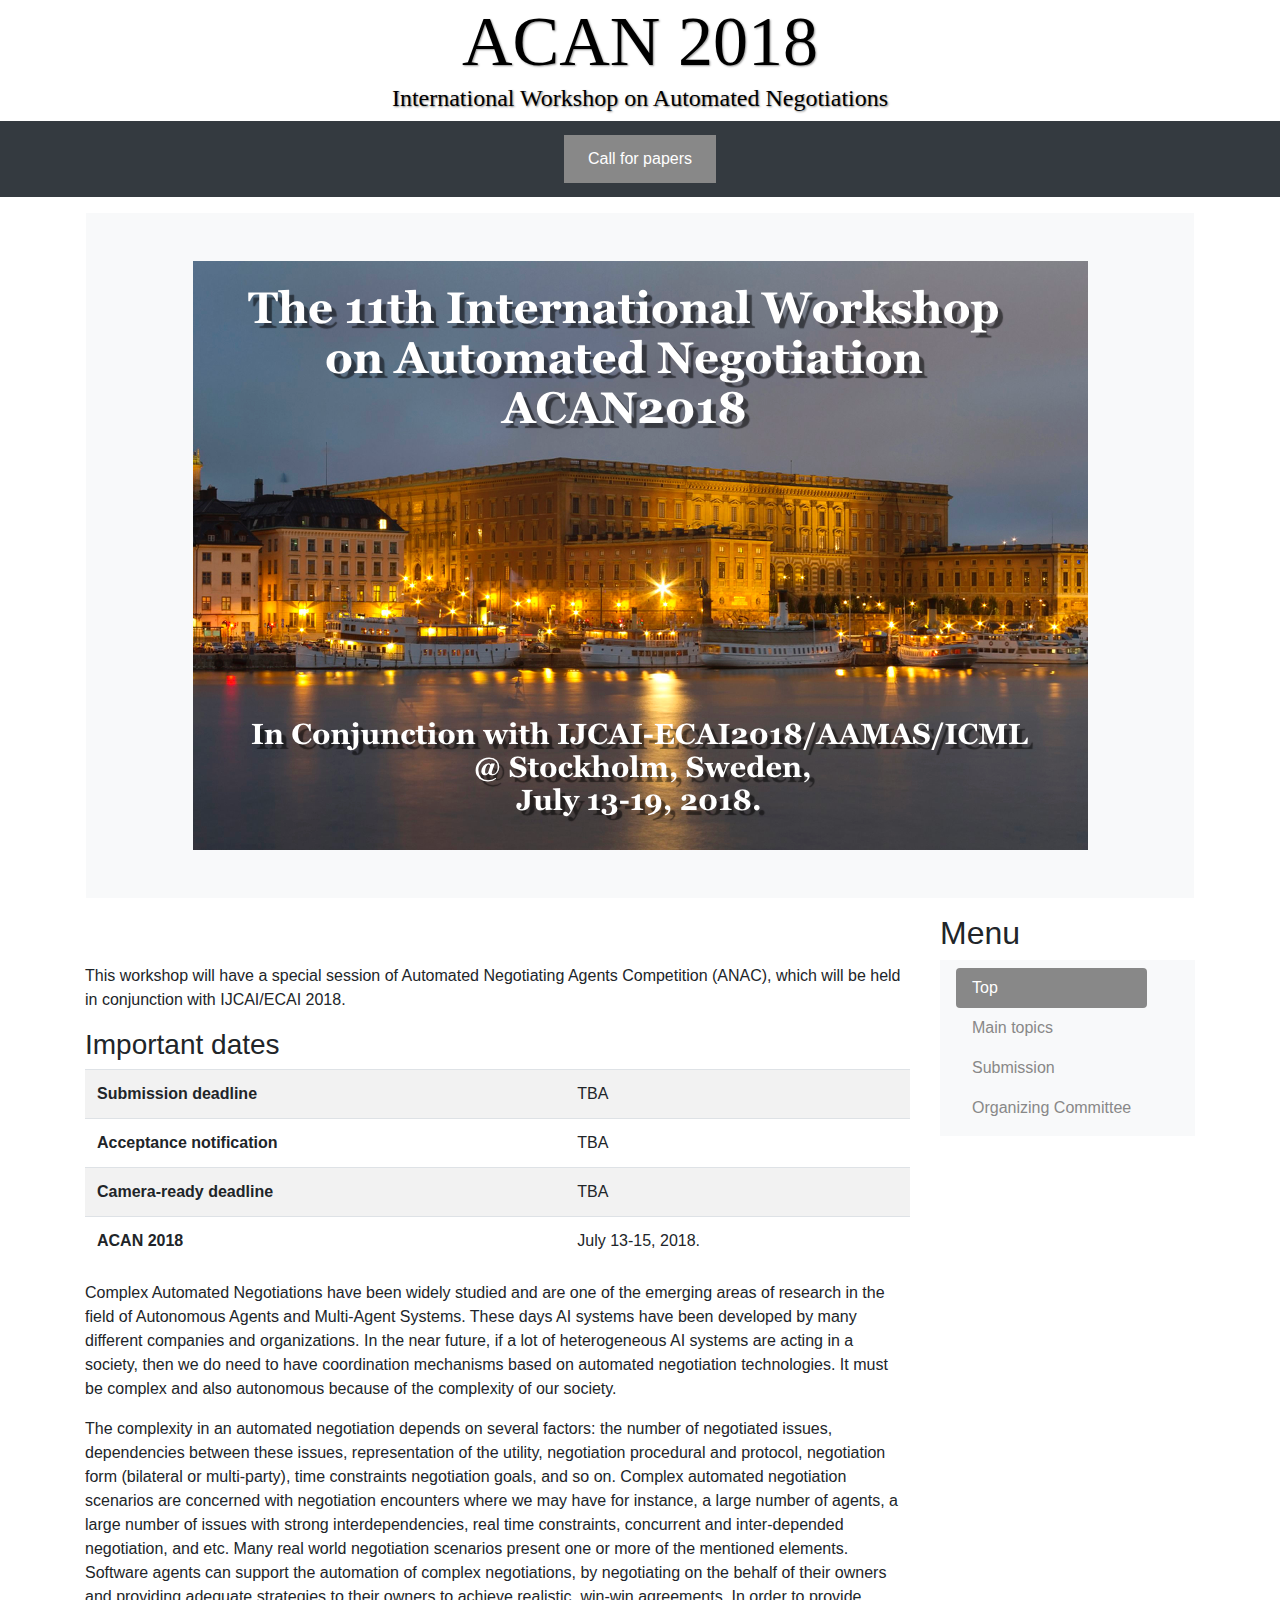
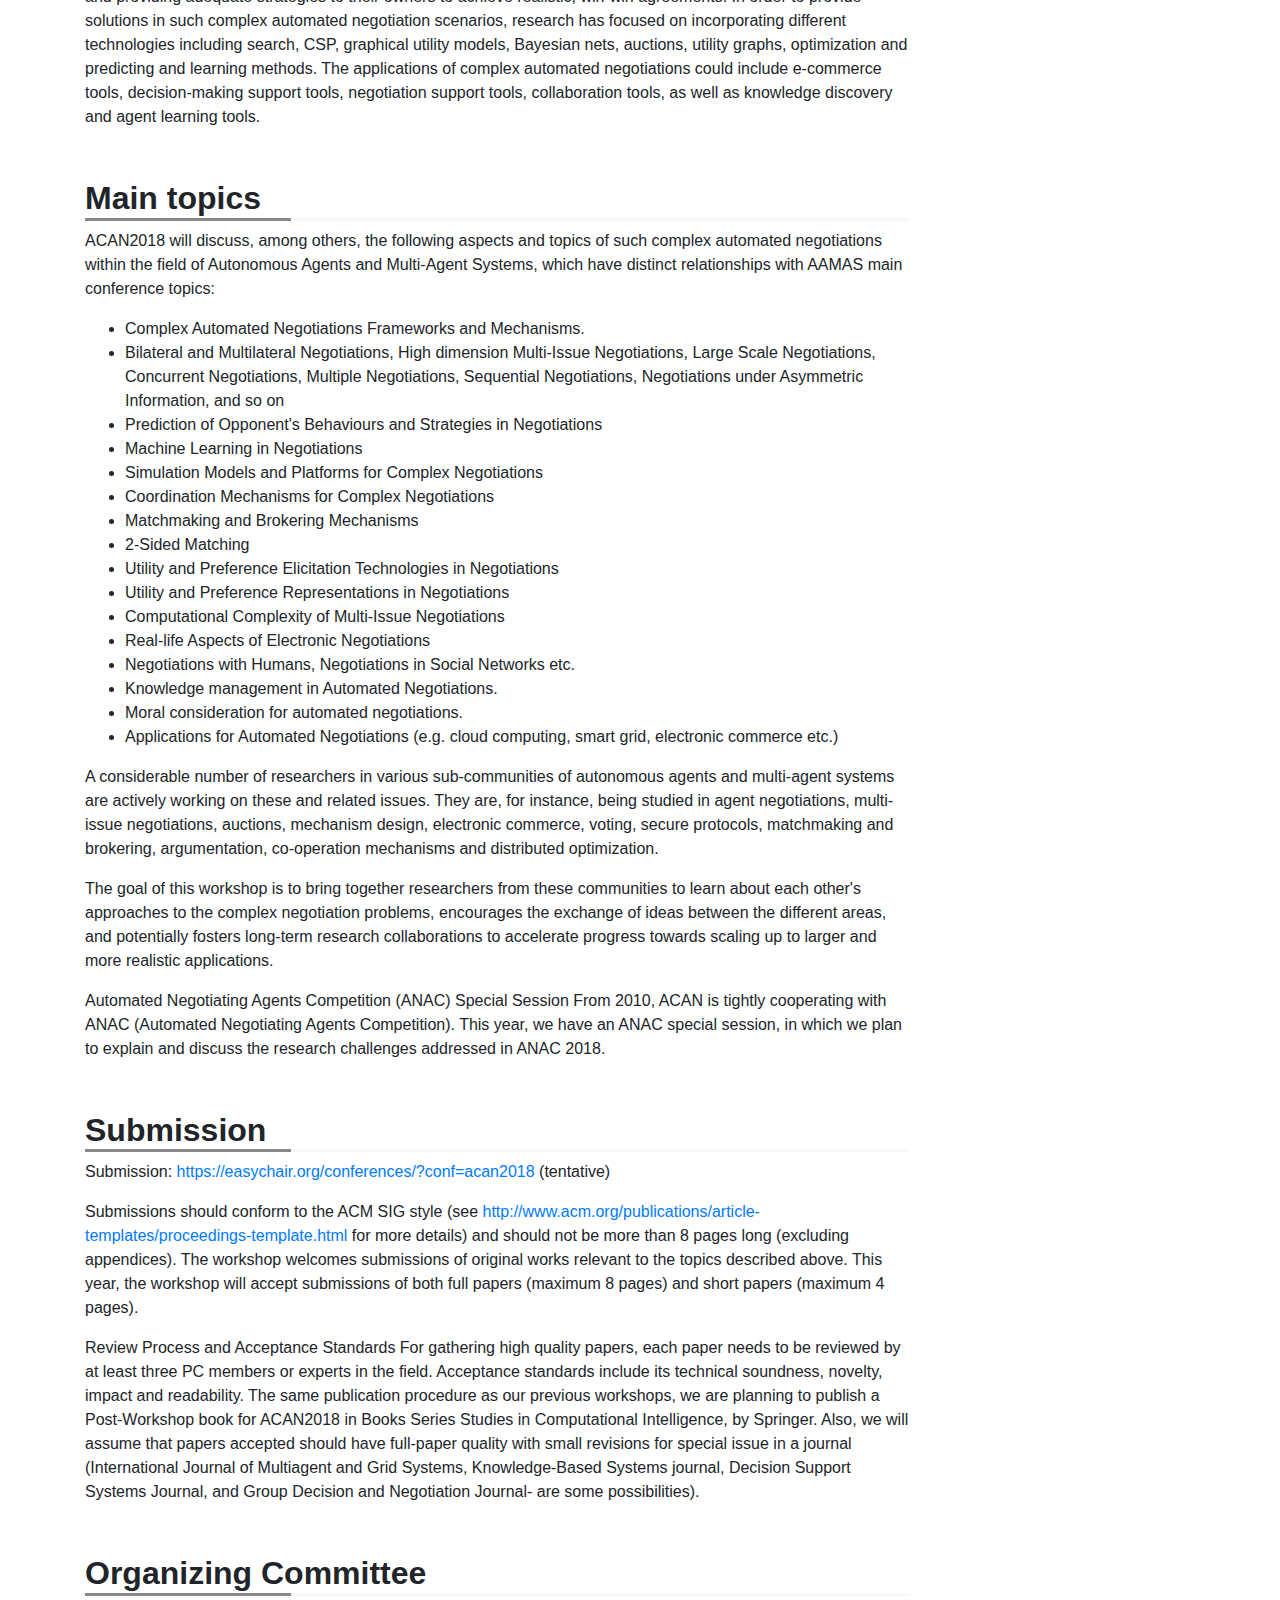
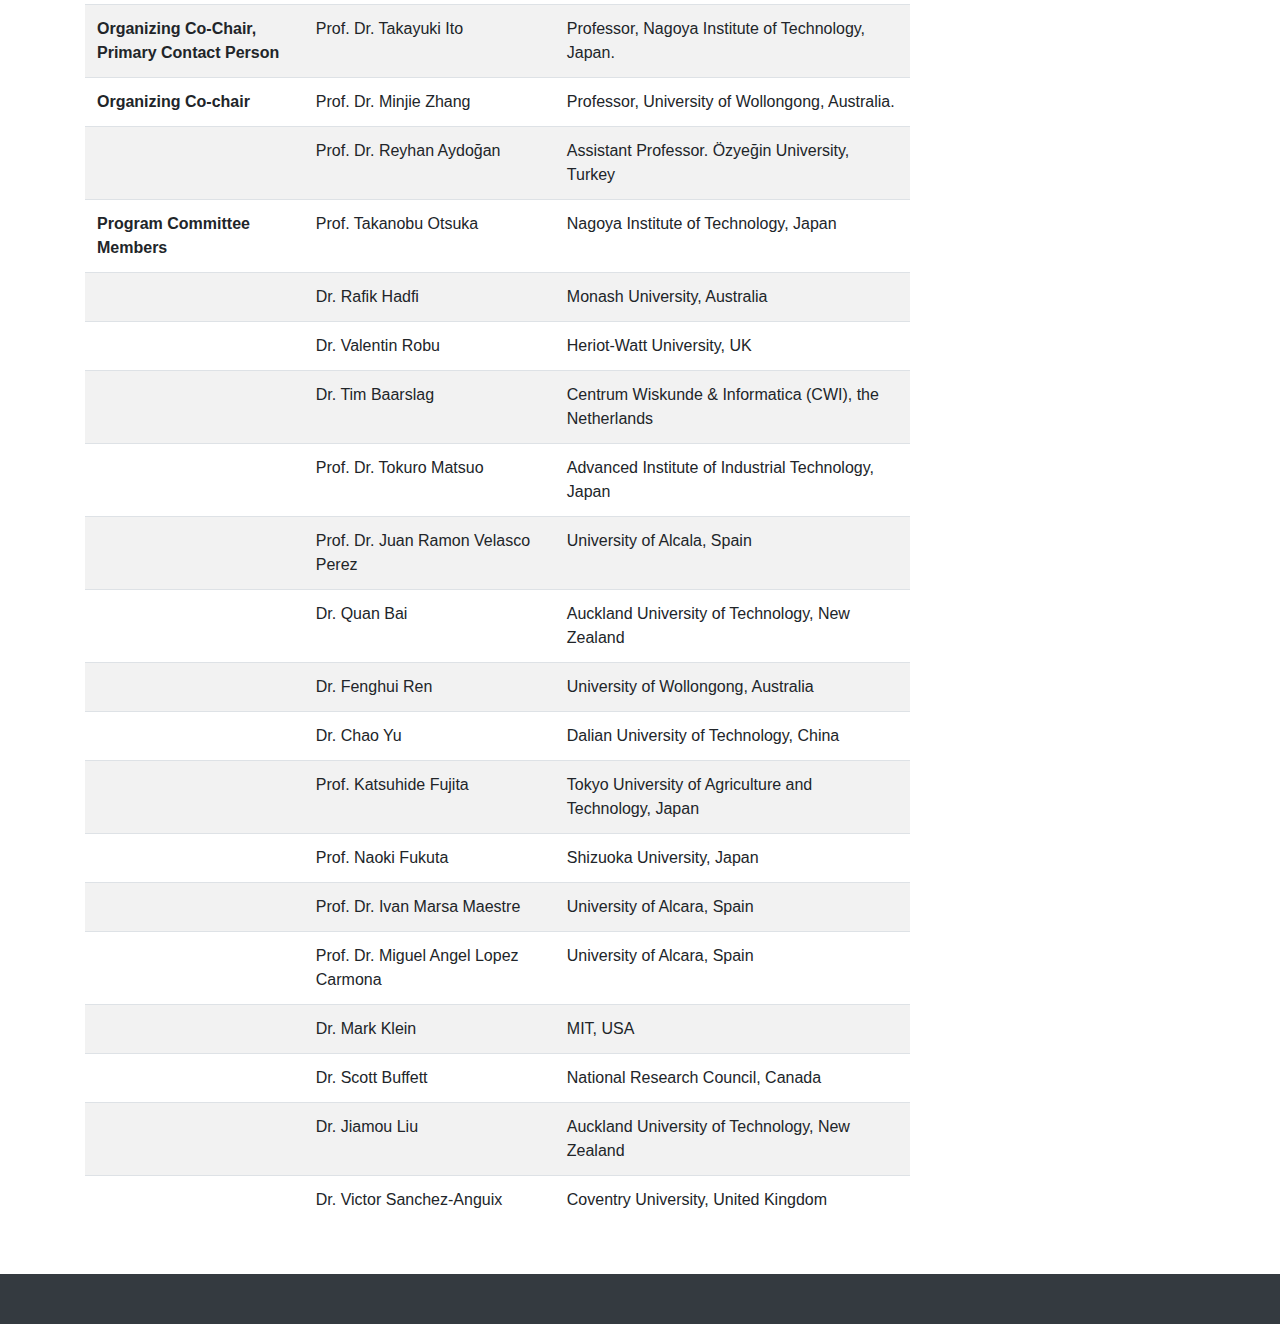
==== index.html @ a8303295 "[add] 基本的なデザインの追加" ====
<!doctype html>
<html lang="jp">
  <head>
    <meta charset="utf-8">
    <meta name="viewport" content="width=device-width, initial-scale=1, shrink-to-fit=no">
    <meta name="description" content="">
    <meta name="author" content="">
    <link rel="icon" href="../../../../favicon.ico">

    <meta property="og:site_name" content="ACAN 2018 International Workshop on Automated Negotiations" />
    <meta property="og:type" content="website">
    <meta property="og:url" content="http://www.itolab.nitech.ac.jp/ACAN2018/" />
    <meta property="og:title" content="ACAN 2018 International Workshop on Automated Negotiations" />
    <meta property="og:description" content="This workshop will have a special session of Automated Negotiating Agents Competition (ANAC), which will be held in conjunction with IJCAI/ECAI 2018." />
    <meta property="og:image" content="http://www.itolab.nitech.ac.jp/ACAN2018/img/ACAN2018topimage.png" />
    <meta name="format-detection" content="telephone=no,address=no,email=no" />

    <title>ACAN 2018 International Workshop on Automated Negotiations</title>

    <!-- Bootstrap core CSS -->
    <link href="css/bootstrap.min.css" rel="stylesheet">
    <link href="https://use.fontawesome.com/releases/v5.0.6/css/all.css" rel="stylesheet">

    <!-- Custom styles for this template -->
    <link href="css/mystyle.css" rel="stylesheet">
  </head>
  <body data-spy="scroll" data-target="#navbar-sidemenu" data-offset="0" class="scrollspy">
        <h1 id="top">
            <a href="../index.html">
                <span class="main-title">ACAN 2018</span>
                <span class="description">International Workshop on Automated Negotiations</span>
            </a>
        </h1>
        
        <nav class="navbar navbar-expand-md navbar-dark bg-dark">
            <button class="navbar-toggler" type="button" data-toggle="collapse" data-target="#navbarsExampleDefault" aria-controls="navbarsExampleDefault" aria-expanded="false" aria-label="Toggle navigation">
                <span class="navbar-toggler-icon"></span>
            </button>
        
        <div class="collapse navbar-collapse" id="navbarsExampleDefault">
            <ul class="navbar-nav">
                <li class="nav-item active">
                    <a href="#" aria-disabled="true">Call for papers</a>
                </li>

            </ul>
        </div>
    </nav>

    <main role="main" class="container">
            <div class="position-relative overflow-hidden p-3 p-md-5 m-md-3 text-center bg-light">
                <img src="img/ACAN2018topimage.png" class="img-fluid">
            </div> 

        <div class="container">
            <div class="row">
                <div class="col-12 col-md-9">
                    <section id="summery">
                        <p>
                            This workshop will have a special session of Automated Negotiating Agents Competition (ANAC), which will be held in conjunction with IJCAI/ECAI 2018.
                        </p>

                        <h3>Important dates</h3>
                        <table class="table table-striped">
                                <tr>
                                    <th scope="row">Submission deadline</th>
                                    <td>TBA</td>
                                </tr>
                                <tr>
                                    <th scope="row">Acceptance notification</th>
                                    <td>TBA</td>
                                </tr>
                                <tr>
                                    <th scope="row">Camera-ready deadline</th>
                                    <td>TBA</td>
                                </tr>
                                <tr>
                                    <th scope="row">ACAN 2018</th>
                                    <td>July 13-15, 2018.</td>
                                </tr>
                            </table>

                        <p>
                            Complex Automated Negotiations have been widely studied and are one of the emerging areas of research in the field of Autonomous Agents and Multi-Agent Systems. 
                            These days AI systems have been developed by many different companies and organizations. 
                            In the near future, if a lot of heterogeneous AI systems are acting in a society, 
                            then we do need to have coordination mechanisms based on automated negotiation technologies. 
                            It must be complex and also autonomous because of the complexity of our society.
                        </p>

                        <p>
                            The complexity in an automated negotiation depends on several factors: 
                            the number of negotiated issues, dependencies between these issues, representation of the utility, negotiation procedural and protocol, negotiation form (bilateral or multi-party), time constraints negotiation goals, and so on. 
                            Complex automated negotiation scenarios are concerned with negotiation encounters where we may have for instance, 
                            a large number of agents, a large number of issues with strong interdependencies, real time constraints, concurrent and inter-depended negotiation, and etc. 
                            Many real world negotiation scenarios present one or more of the mentioned elements. 
                            Software agents can support the automation of complex negotiations, by negotiating on the behalf of their owners and providing adequate strategies to their owners to achieve realistic, win-win agreements. 
                            In order to provide solutions in such complex automated negotiation scenarios, research has focused on incorporating different technologies including search, CSP, graphical utility models, Bayesian nets, auctions, utility graphs, optimization and predicting and learning methods. 
                            The applications of complex automated negotiations could include e-commerce tools, decision-making support tools, negotiation support tools, collaboration tools, as well as knowledge discovery and agent learning tools.
                        </p>

                        
                    </section>
                    <section id="topics">
                        <h2>Main topics</h2>
                        <p>
                            ACAN2018 will discuss, among others, the following aspects and topics of such complex automated negotiations within the field of Autonomous Agents and Multi-Agent Systems, which have distinct relationships with AAMAS main conference topics:
                        </p>

                        <ul>
                            <li>
                                Complex Automated Negotiations Frameworks and Mechanisms.
                            </li>
                            <li>
                                Bilateral and Multilateral Negotiations, High dimension Multi-Issue Negotiations, Large Scale Negotiations, Concurrent Negotiations, Multiple Negotiations, Sequential Negotiations, Negotiations under Asymmetric Information, and so on
                            </li>
                            <li>
                                Prediction of Opponent's Behaviours and Strategies in Negotiations
                            </li>
                            <li>
                                Machine Learning in Negotiations
                            </li>
                            <li>
                                Simulation Models and Platforms for Complex Negotiations
                            </li>
                            <li>
                                Coordination Mechanisms for Complex Negotiations
                            </li>
                            <li>
                                Matchmaking and Brokering Mechanisms
                            </li>
                            <li>
                                2-Sided Matching
                            </li>
                            <li>
                                Utility and Preference Elicitation Technologies in Negotiations
                            </li>
                            <li>
                                Utility and Preference Representations in Negotiations
                            </li>
                            <li>
                                Computational Complexity of Multi-Issue Negotiations
                            </li>
                            <li>
                                Real-life Aspects of Electronic Negotiations
                            </li>
                            <li>
                                Negotiations with Humans, Negotiations in Social Networks etc.
                            </li>
                            <li>
                                Knowledge management in Automated Negotiations.
                            </li>
                            <li>
                                Moral consideration for automated negotiations.
                            </li>
                            <li>
                                Applications for Automated Negotiations (e.g. cloud computing, smart grid, electronic commerce etc.)
                            </li>
                            
                        </ul>

                        <p>
                            A considerable number of researchers in various sub-communities of autonomous agents and multi-agent systems are actively working on these and related issues. 
                            They are, for instance, being studied in agent negotiations, multi-issue negotiations, auctions, mechanism design, electronic commerce, voting, secure protocols, matchmaking and brokering, argumentation, co-operation mechanisms and distributed optimization.
                        </p>

                        <p>
                            The goal of this workshop is to bring together researchers from these communities to learn about each other's approaches to the complex negotiation problems, 
                            encourages the exchange of ideas between the different areas, and potentially fosters long-term research collaborations to accelerate progress towards scaling up to larger and more realistic applications.
                        </p>

                        <p>
                            Automated Negotiating Agents Competition (ANAC) Special Session From 2010, ACAN is tightly cooperating with ANAC (Automated Negotiating Agents Competition). 
                            This year, we have an ANAC special session, in which we plan to explain and discuss the research challenges addressed in ANAC 2018.
                        </p>

                    </section>

                    <section id="submission">
                        <h2>Submission</h2>
                        <p>
                            Submission: <a href="https://easychair.org/conferences/?conf=acan2018">https://easychair.org/conferences/?conf=acan2018</a> (tentative)
                        </p>
                        <p>
                            Submissions should conform to the ACM SIG style (see <a href="http://www.acm.org/publications/article-templates/proceedings-template.html">http://www.acm.org/publications/article-templates/proceedings-template.html</a> for more details) 
                            and should not be more than 8 pages long (excluding appendices). 
                            The workshop welcomes submissions of original works relevant to the topics described above. This year, the workshop will accept submissions of both full papers (maximum 8 pages) and short papers (maximum 4 pages).
                        </p>

                        <p>
                            Review Process and Acceptance Standards For gathering high quality papers, each paper needs to be reviewed by at least three PC members or experts in the field. Acceptance standards include its technical soundness, novelty, impact and readability. 
                            The same publication procedure as our previous workshops, we are planning to publish a Post-Workshop book for ACAN2018 in Books Series Studies in Computational Intelligence, by Springer. 
                            Also, we will assume that papers accepted should have full-paper quality with small revisions for special issue in a journal (International Journal of Multiagent and Grid Systems, Knowledge-Based Systems journal, Decision Support Systems Journal, and Group Decision and Negotiation Journal- are some possibilities).
                        </p>

                    </section>

                    <section id="commitee">
                        <h2>Organizing Committee</h2>
                        <table class="table table-striped">
                                <tr>
                                    <th scope="row" col>Organizing Co-Chair, <br>Primary Contact Person</th>
                                    <td>Prof. Dr. Takayuki Ito</td>
                                    <td>Professor, Nagoya Institute of Technology, Japan.</td>
                                </tr>
                                <tr>
                                    <th scope="row">Organizing Co-chair</th>
                                    <td>Prof. Dr. Minjie Zhang</td>
                                    <td>Professor, University of Wollongong, Australia.</td>
                                </tr>
                                <tr>
                                    <th scope="row"></th>
                                    <td>Prof. Dr. Reyhan Aydoğan</td>
                                    <td>Assistant Professor. Özyeğin University, Turkey</td>
                                </tr>
                                <tr>
                                    <th scope="row">Program Committee Members</th>
                                    <td>Prof. Takanobu Otsuka</td>
                                    <td>Nagoya Institute of Technology, Japan</td>
                                </tr>
                                <tr>
                                    <th scope="row"></th>
                                    <td>Dr. Rafik Hadfi</td>
                                    <td>Monash University, Australia</td>
                                </tr>
                                <tr>
                                    <th scope="row"></th>
                                    <td>Dr. Valentin Robu</td>
                                    <td>Heriot-Watt University, UK</td>
                                </tr>
                                <tr>
                                    <th scope="row"></th>
                                    <td>Dr. Tim Baarslag</td>
                                    <td>Centrum Wiskunde & Informatica (CWI), the Netherlands</td>
                                </tr>
                                <tr>
                                    <th scope="row"></th>
                                    <td>Prof. Dr. Tokuro Matsuo</td>
                                    <td>Advanced Institute of Industrial Technology, Japan</td>
                                </tr>
                                <tr>
                                    <th scope="row"></th>
                                    <td>Prof. Dr. Juan Ramon Velasco Perez</td>
                                    <td>University of Alcala, Spain</td>
                                </tr>
                                <tr>
                                    <th scope="row"></th>
                                    <td>Dr. Quan Bai</td>
                                    <td>Auckland University of Technology, New Zealand</td>
                                </tr>
                                <tr>
                                    <th scope="row"></th>
                                    <td>Dr. Fenghui Ren</td>
                                    <td>University of Wollongong, Australia</td>
                                </tr>
                                <tr>
                                    <th scope="row"></th>
                                    <td>Dr. Chao Yu</td>
                                    <td>Dalian University of Technology, China</td>
                                </tr>
                                <tr>
                                    <th scope="row"></th>
                                    <td>Prof. Katsuhide Fujita</td>
                                    <td>Tokyo University of Agriculture and Technology, Japan</td>
                                </tr>
                                <tr>
                                    <th scope="row"></th>
                                    <td>Prof. Naoki Fukuta</td>
                                    <td>Shizuoka University, Japan</td>
                                </tr>
                                <tr>
                                    <th scope="row"></th>
                                    <td>Prof. Dr. Ivan Marsa Maestre</td>
                                    <td>University of Alcara, Spain</td>
                                </tr>
                                <tr>
                                    <th scope="row"></th>
                                    <td>Prof. Dr. Miguel Angel Lopez Carmona</td>
                                    <td>University of Alcara, Spain</td>
                                </tr>
                                <tr>
                                    <th scope="row"></th>
                                    <td>Dr. Mark Klein</td>
                                    <td>MIT, USA</td>
                                </tr>
                                <tr>
                                    <th scope="row"></th>
                                    <td>Dr. Scott Buffett</td>
                                    <td>National Research Council, Canada</td>
                                </tr>
                                <tr>
                                    <th scope="row"></th>
                                    <td>Dr. Jiamou Liu</td>
                                    <td>Auckland University of Technology, New Zealand</td>
                                </tr>
                                <tr>
                                    <th scope="row"></th>
                                    <td>Dr. Victor Sanchez-Anguix</td>
                                    <td>Coventry University, United Kingdom</td>
                                </tr>

                            </table>

                    </section>

                </div>
                <div class="col-12 col-md-3" id="navbar-sidemenu">
                    <h2>Menu</h2>

                    <nav class="navbar navbar-light bg-light">
                        <ul class="nav nav-pills flex-column">
                            <li>
                                <a class="nav-link scroll active" href="#summery">Top</a>
                            </li>
                            <li>
                                <a class="nav-link scroll" href="#topics">Main topics</a>
                            </li>
                            <li>
                                <a class="nav-link scroll" href="#submission">Submission</a>
                            </li>
                            <li>
                                <a class="nav-link scroll" href="#commitee">Organizing Committee</a>
                            </li>
                            
                        </ul>
                    </nav>
                </div>
            </div>
        </div>

        
    <div id="page-top" class="page-top">
	    <p>
            <a href="#top" id="move-page-top" class="move-page-top">
            ▲<br>Back to Top
            </a>
        </p>
    </div>  
    
    </main><!-- /.container -->

    <footer class="footer bg-dark text-white text-center">
        <!--div class="container">
            Copyright © 2018 <a href="../index.html">International Competition on Automated Negotiation (ICAN)</a> All Rights Researved.
        </div-->
    </footer>



    <!-- Bootstrap core JavaScript
    ================================================== -->
    <!-- Placed at the end of the document so the pages load faster -->
    <!--script src="https://code.jquery.com/jquery-3.2.1.slim.min.js" integrity="sha384-KJ3o2DKtIkvYIK3UENzmM7KCkRr/rE9/Qpg6aAZGJwFDMVNA/GpGFF93hXpG5KkN" crossorigin="anonymous"></script-->
    <script src="https://ajax.googleapis.com/ajax/libs/jquery/1.11.1/jquery.min.js"></script>
    <script>window.jQuery || document.write('<script src="../../../../assets/js/vendor/jquery-slim.min.js"><\/script>')</script>
    <script src="js/bootstrap.min.js"></script>
    <script src="js/mymove.js"></script>
  </body>
  </html>
---- css/mystyle.css ----
/* メインタイトル用のCSS */
  h1{
    font-family: 'Vidaloka', serif;
    text-align:center;
    font-weight:normal;
    color: black;
    }
    .main-title{
      display: block;
      font-size: 70px;
      text-shadow: 1px 1px 2px #999;

      display: flex;
      align-items: center; /*上下中央*/
      justify-content: center; /*左右中央*/
    }
    .description{
      display:block;
      font-size:24px;
      text-shadow:1px 1px 2px #888;
    }
    h1 a, h1 a:hover {
      text-decoration: none;
      color: black;
    }

/* ナビバーのCSS */
nav {
  }
  .navbar-nav {
    
    
    margin: 0;
    padding: 6px;
    list-style-type: none;
    }
    @media (min-width: 768px) {
      .navbar-nav {
        width: 100%;
        margin: 0 auto;

        display: flex;
        flex-flow: row;
        justify-content: center;
      }
    }

  .navbar-nav a {
    display: block;
    width: 100%;
    padding: 12px 24px;
    color: white;
    text-decoration: none;
    }
    .navbar-nav a:hover {
      background-color: #888;
    }
    .navbar-nav .active {
      background-color: #888;
    }
    .navbar-nav a.disabled {
      color: #888;
    }
    .navbar-nav a.disabled:hover{
      background-color: #343a40;
    }

/* section */
section {
  margin: 50px auto;
}
  section h2 {
    font-weight: 700;

    border-bottom: solid 3px #f8f8f8;
    position: relative;
  }
  section h4 {
    color: #333;
  }

  section h2:after {
    position: absolute;
    content: " ";
    display: block;
    border-bottom: solid 3px #888;
    bottom: -3px;
    width: 25%;
    }

/* メニューバー */
.scrollspy {
  position: relative;
  height: 350px;
  overflow: auto;
}
.nav-link.scroll {
  width: 100%;
  color: #888;
}
.nav-link.scroll.active {
  background-color: #888;
}

/* Back to Topボタン */
.page-top
{
	margin: 0 ;
  padding: 0 ;
  display: none ;
}
 
.page-top p
{
	margin: 0 ;
	padding: 0 ;

	position: fixed ;
	right: 30px ;
	bottom: 30px ;
}
 
.move-page-top
{
	display: block ;
	background: #888 ;
	width: 130px ;
	height: 70px ;

	color: #fff ;
	line-height: 30px ;
	text-decoration: none ;
	text-align: center ;

	-webkit-transition:all 0.3s ;
	-moz-transition:all 0.3s ;
	transition:all 0.3s ;
}

.move-page-top:hover
{
  opacity: 0.85 ;
  text-decoration: none;
  color: white;
}


footer {
  height: 50px;
}
footer a {
  text-decoration: none;
  color: #8f8f8f;
}


/* Bootstrapの改造 */

@media (min-width: 768px) {
  .container {
    max-width: 800px;
  }
}
 
@media (min-width: 992px) {
  .container {
    max-width: 980px;
  }
}
 
@media (min-width: 1200px) {
  .container {
    max-width: 1170px;
  }
}
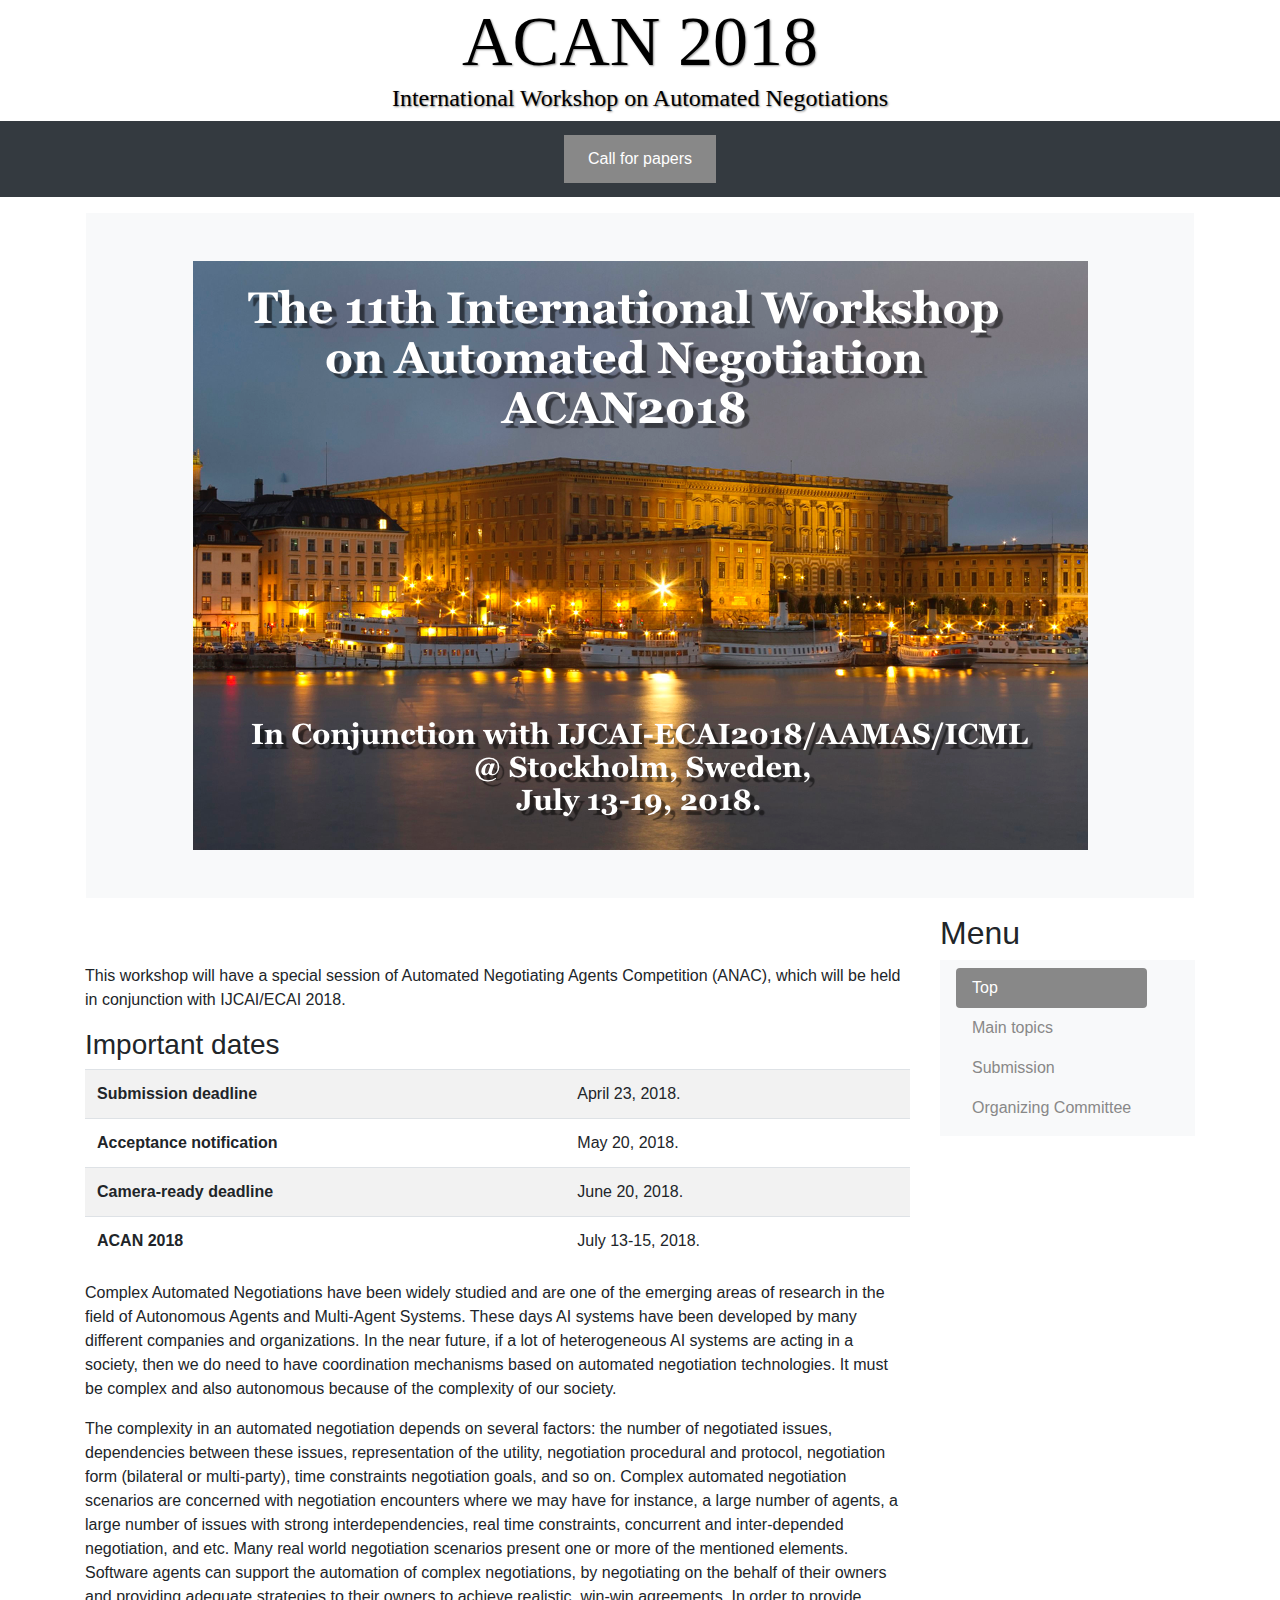
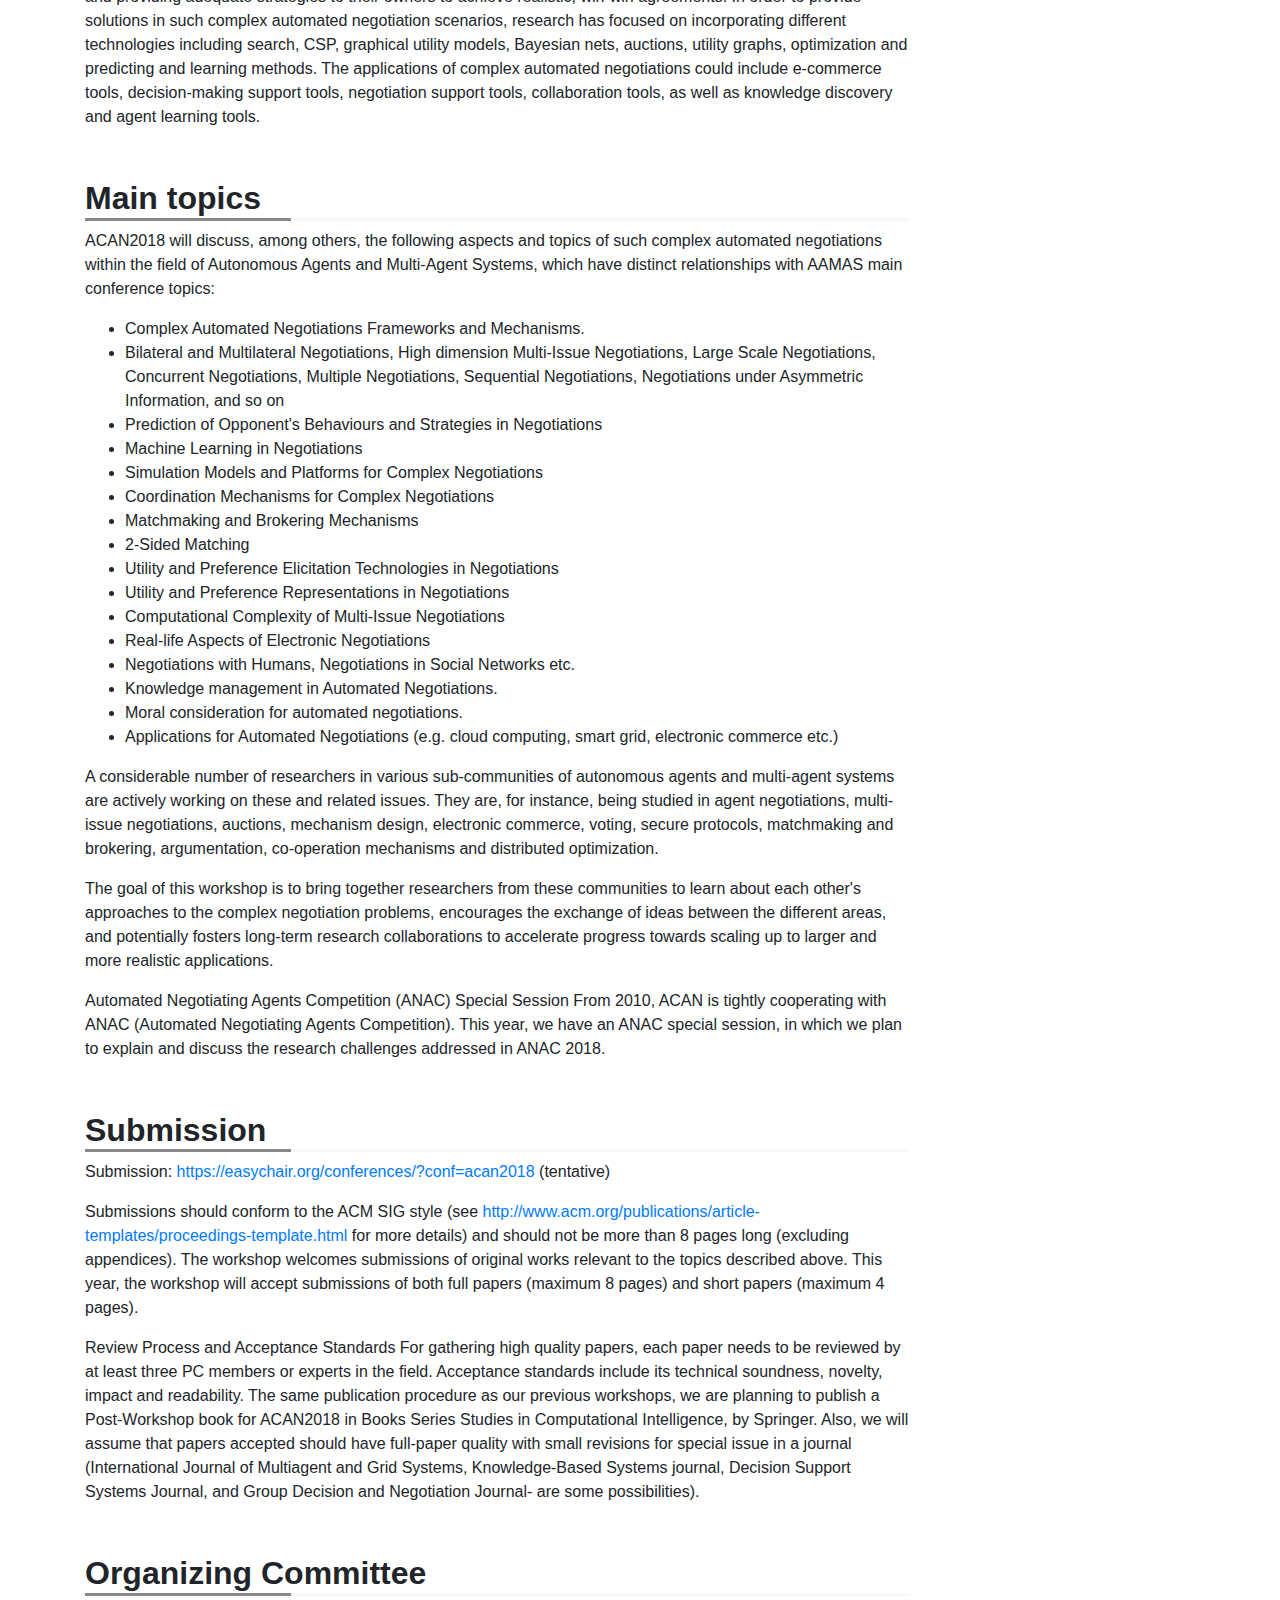
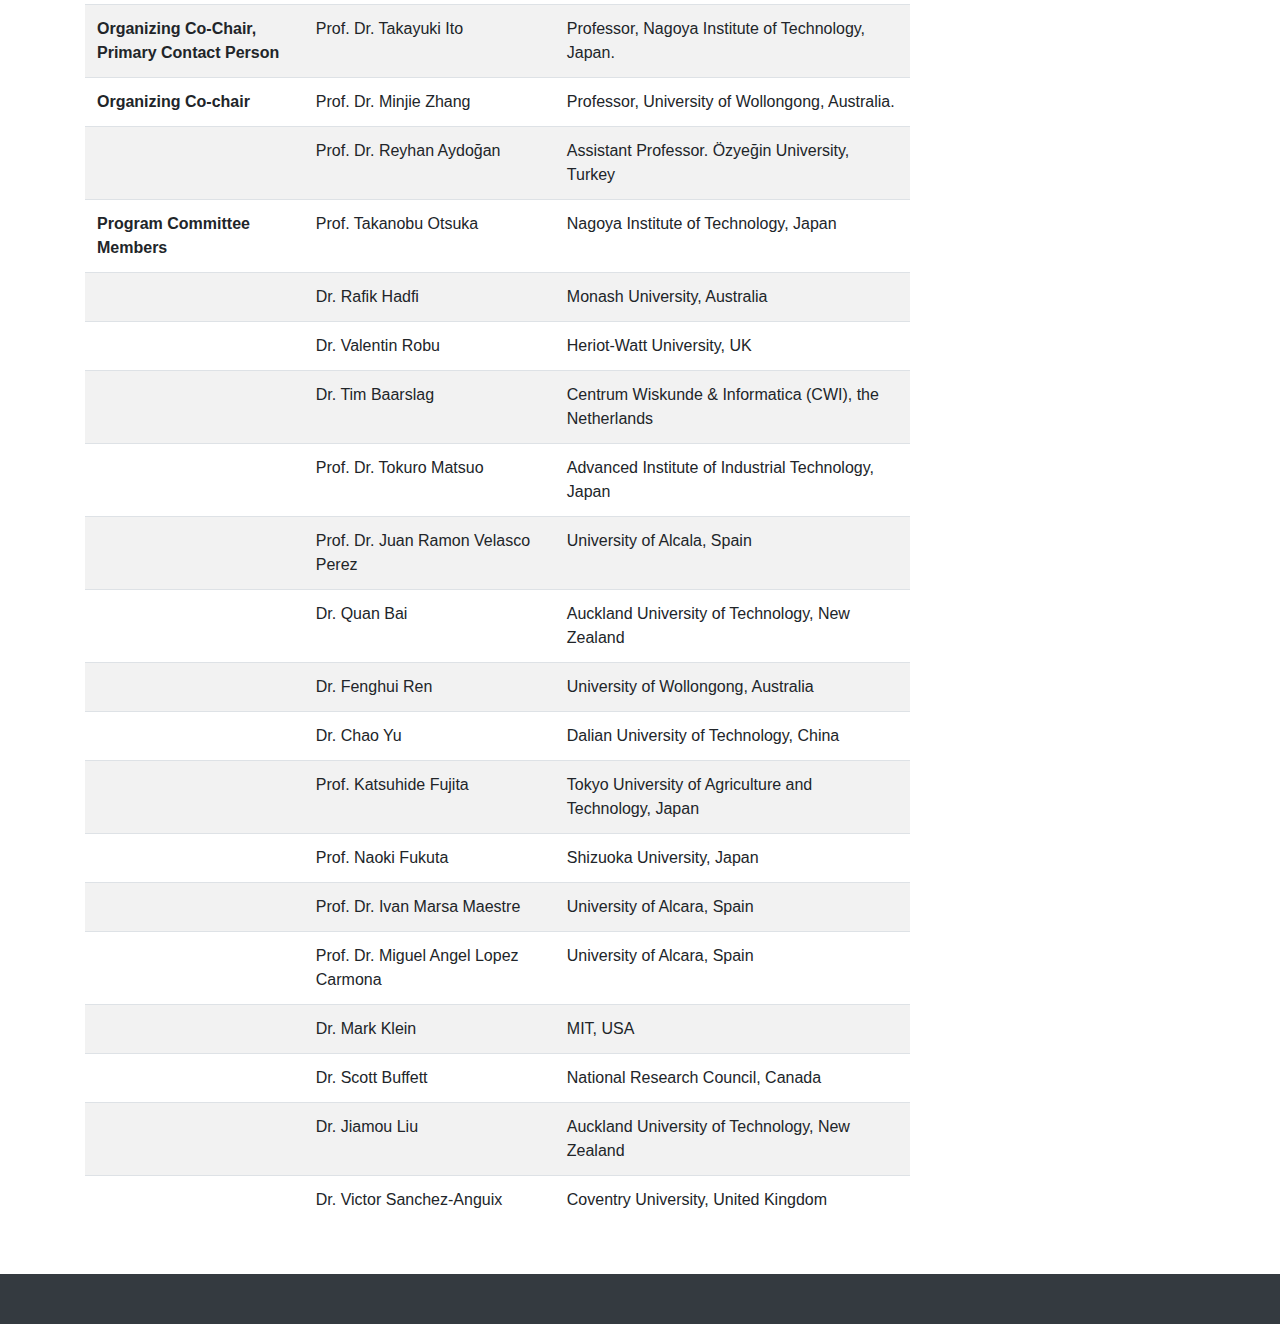
==== commit 9af22ceb: "[fix] Important dateの修正" ====
--- a/index.html
+++ b/index.html
@@ -64,15 +64,15 @@
                         <table class="table table-striped">
                                 <tr>
                                     <th scope="row">Submission deadline</th>
-                                    <td>TBA</td>
+                                    <td>April 23, 2018.</td>
                                 </tr>
                                 <tr>
                                     <th scope="row">Acceptance notification</th>
-                                    <td>TBA</td>
+                                    <td>May 20, 2018.</td>
                                 </tr>
                                 <tr>
                                     <th scope="row">Camera-ready deadline</th>
-                                    <td>TBA</td>
+                                    <td>June 20, 2018.</td>
                                 </tr>
                                 <tr>
                                     <th scope="row">ACAN 2018</th>
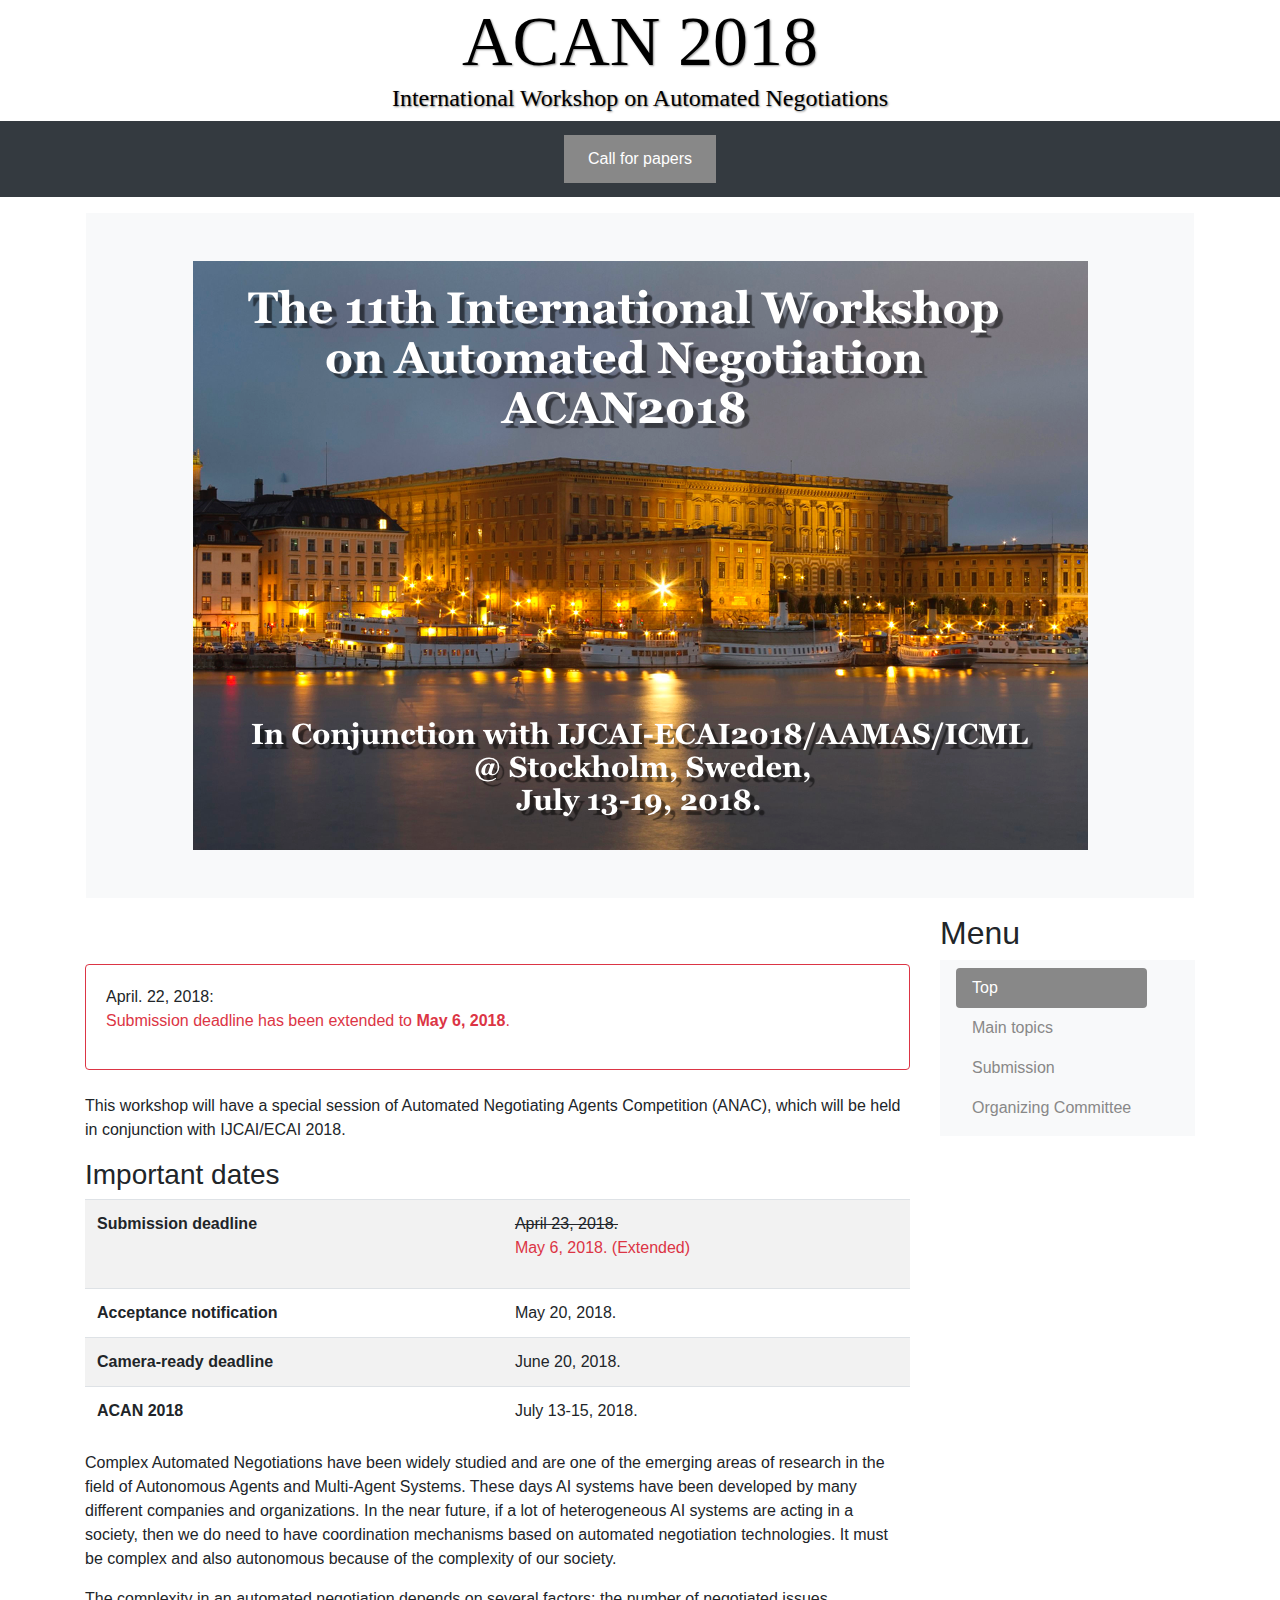
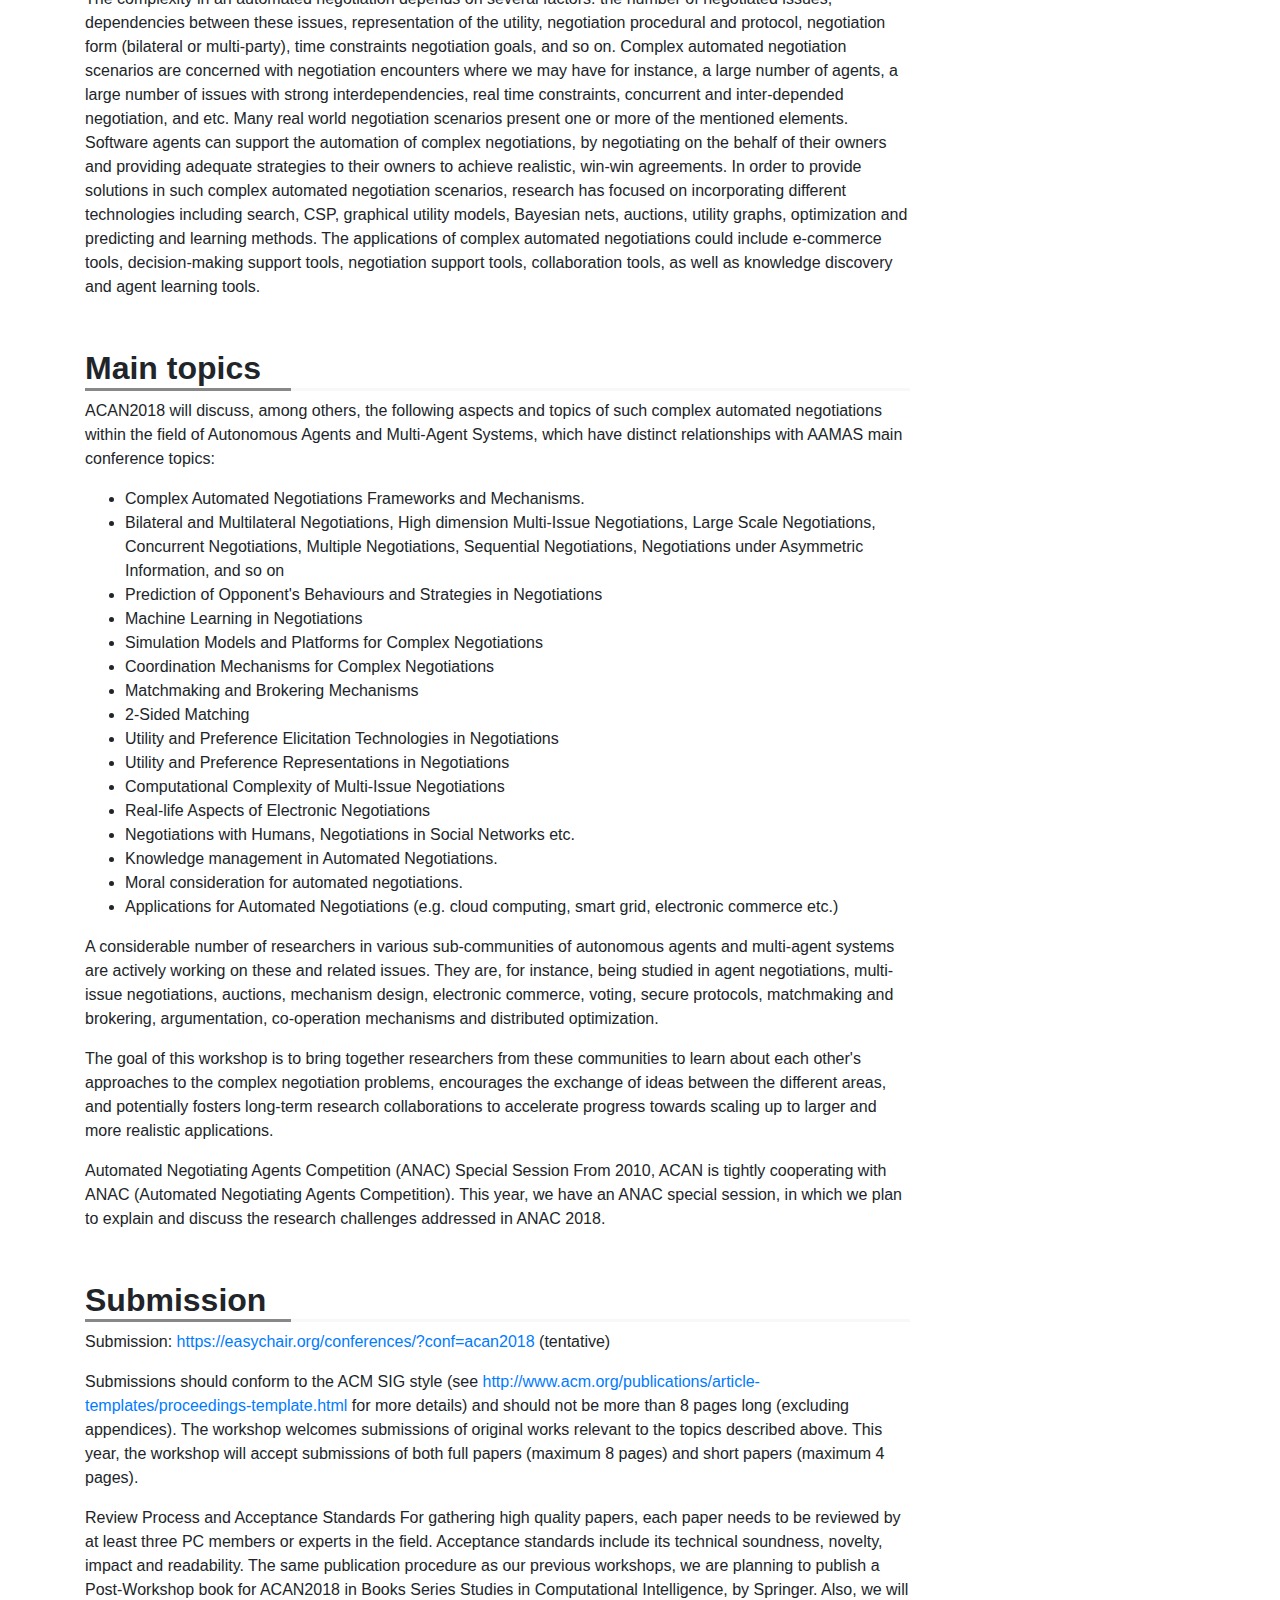
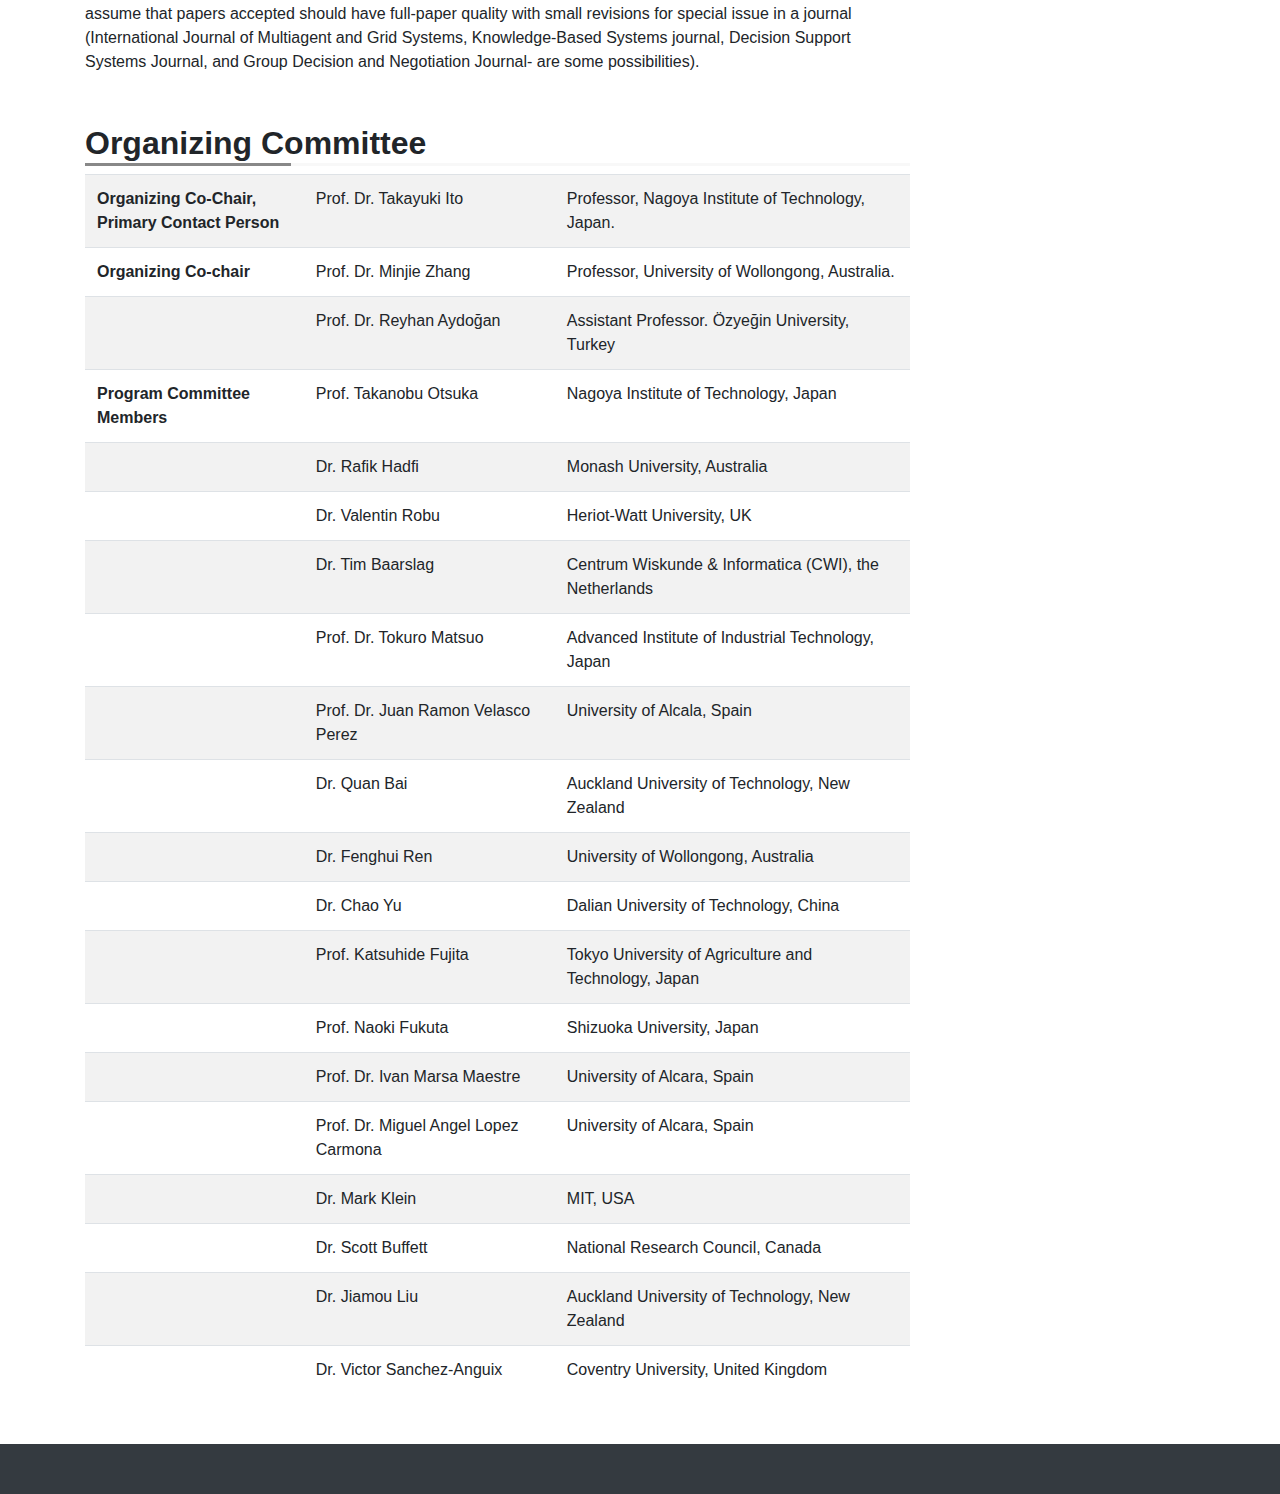
==== commit 20f82ba3: "[add] Submission deadline延期" ====
--- a/index.html
+++ b/index.html
@@ -54,8 +54,15 @@
 
         <div class="container">
             <div class="row">
-                <div class="col-12 col-md-9">
+                <div class="col-12 col-md-9" id="contents">
                     <section id="summery">
+                        <div class="card card-body border-danger">
+                            April. 22, 2018:
+                            <p class="text-danger">
+                                Submission deadline has been extended to <strong>May 6, 2018</strong>.
+                            </p>
+                        </div>
+                        <br>
                         <p>
                             This workshop will have a special session of Automated Negotiating Agents Competition (ANAC), which will be held in conjunction with IJCAI/ECAI 2018.
                         </p>
@@ -64,7 +71,10 @@
                         <table class="table table-striped">
                                 <tr>
                                     <th scope="row">Submission deadline</th>
-                                    <td>April 23, 2018.</td>
+                                    <td>
+                                        <del>April 23, 2018.</del><br>
+                                        <p class="text-danger">May 6, 2018. (Extended)</p>
+                                    </td>
                                 </tr>
                                 <tr>
                                     <th scope="row">Acceptance notification</th>
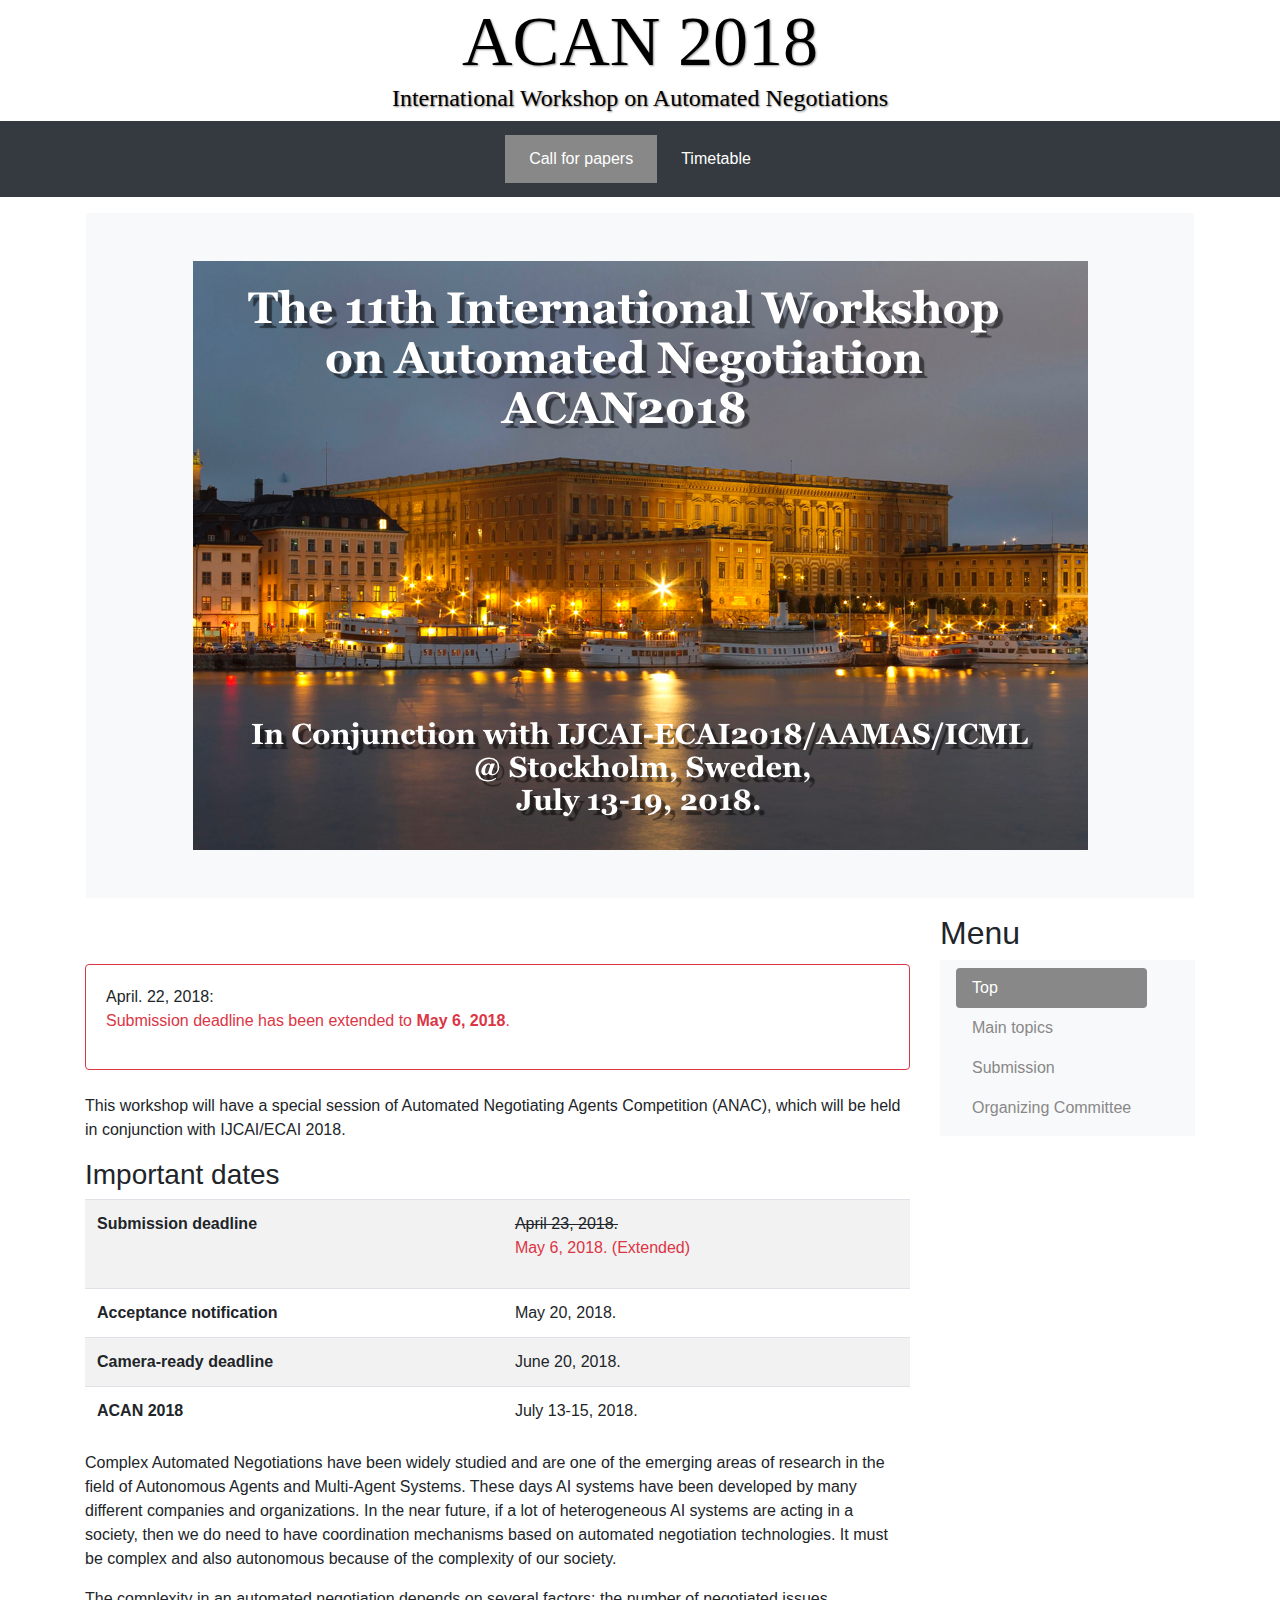
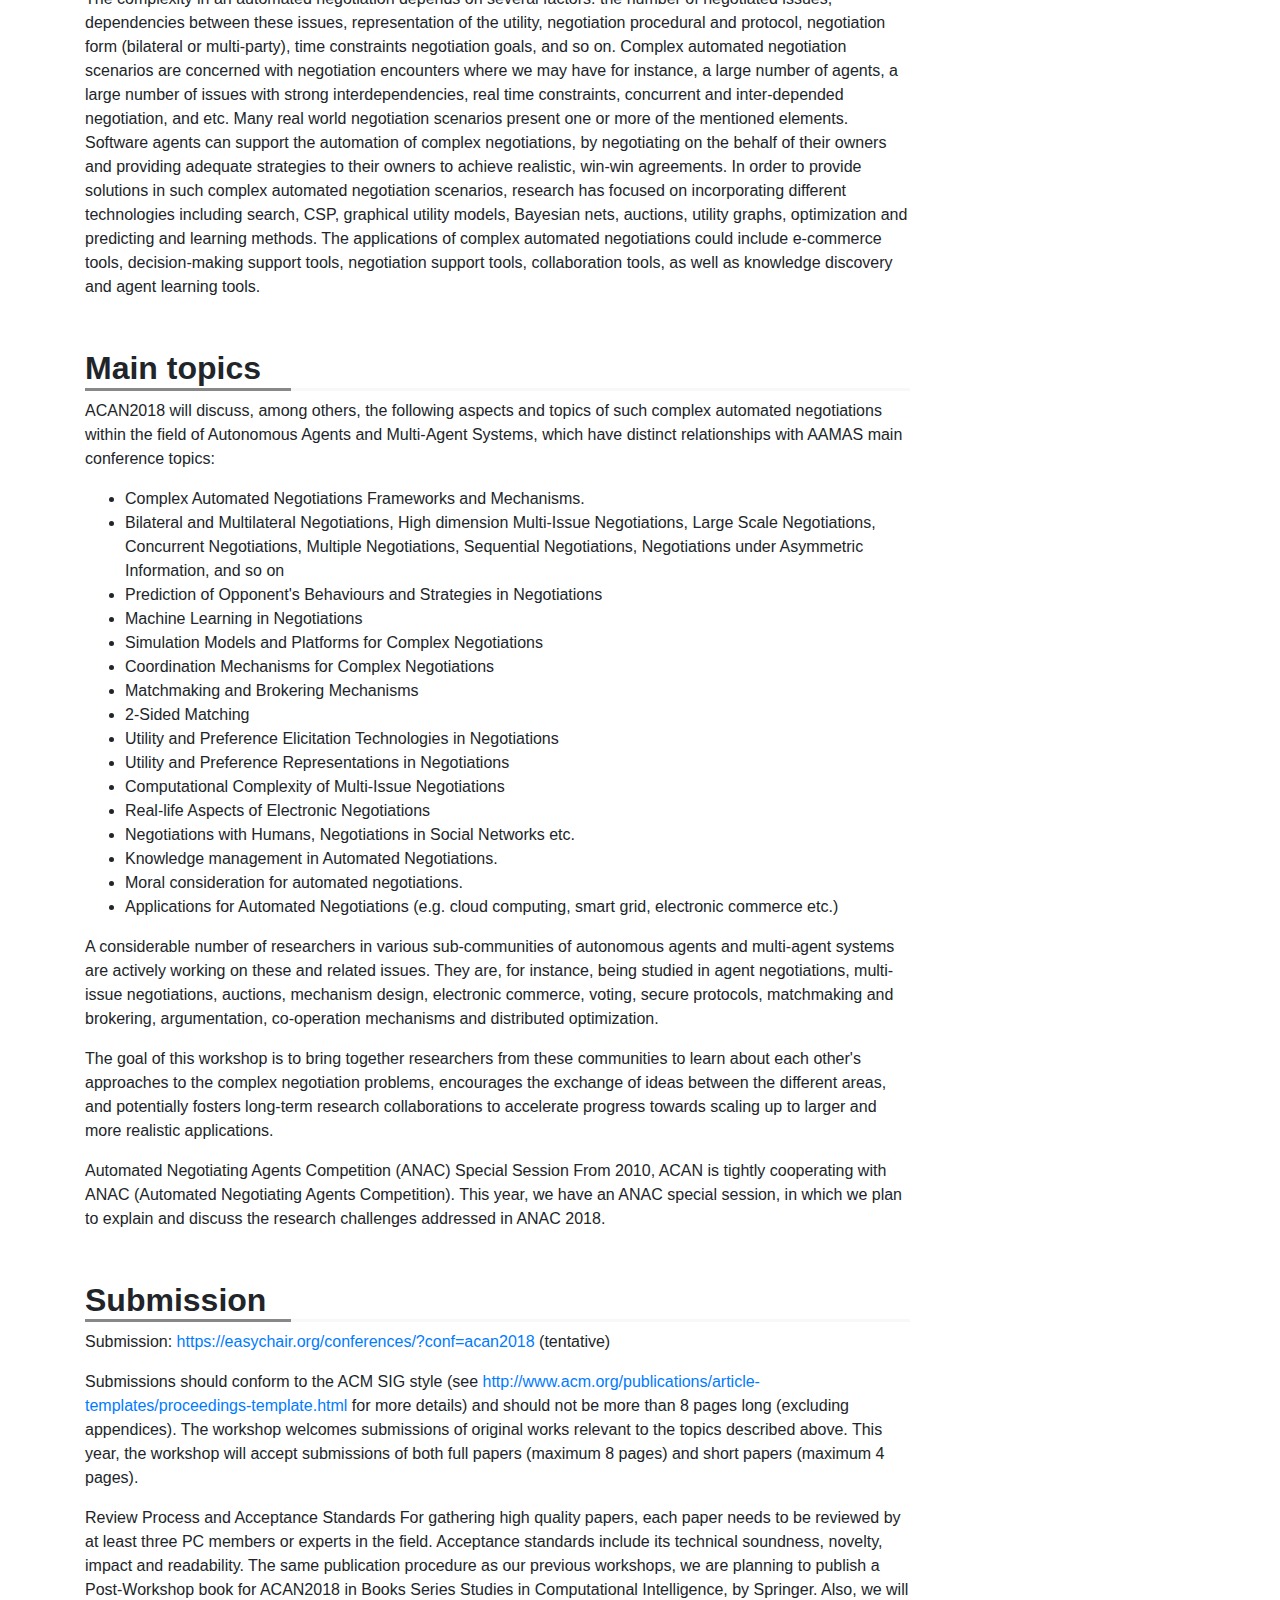
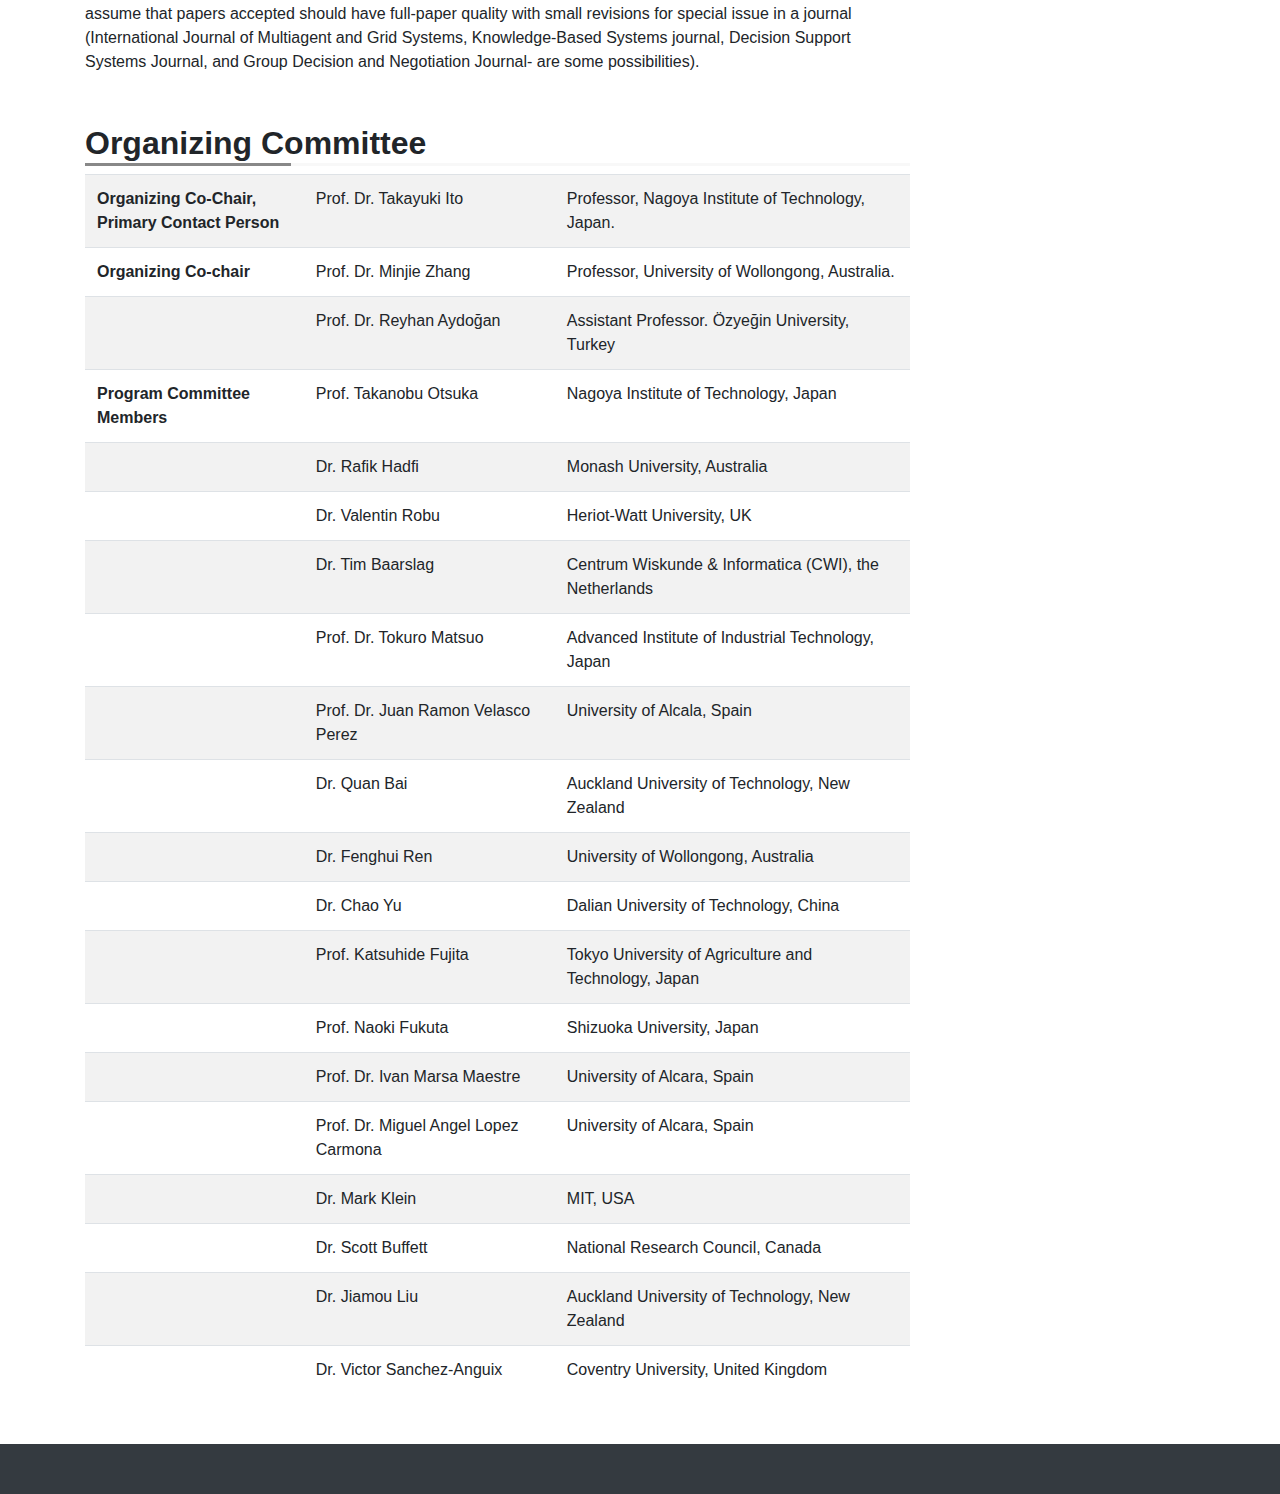
==== commit dd7004cc: "[add] timetable仮追加" ====
--- a/index.html
+++ b/index.html
@@ -42,6 +42,9 @@
                 <li class="nav-item active">
                     <a href="#" aria-disabled="true">Call for papers</a>
                 </li>
+                <li class="nav-item">
+                    <a href="./timetable.html" aria-disabled="true">Timetable</a>
+                </li>
 
             </ul>
         </div>
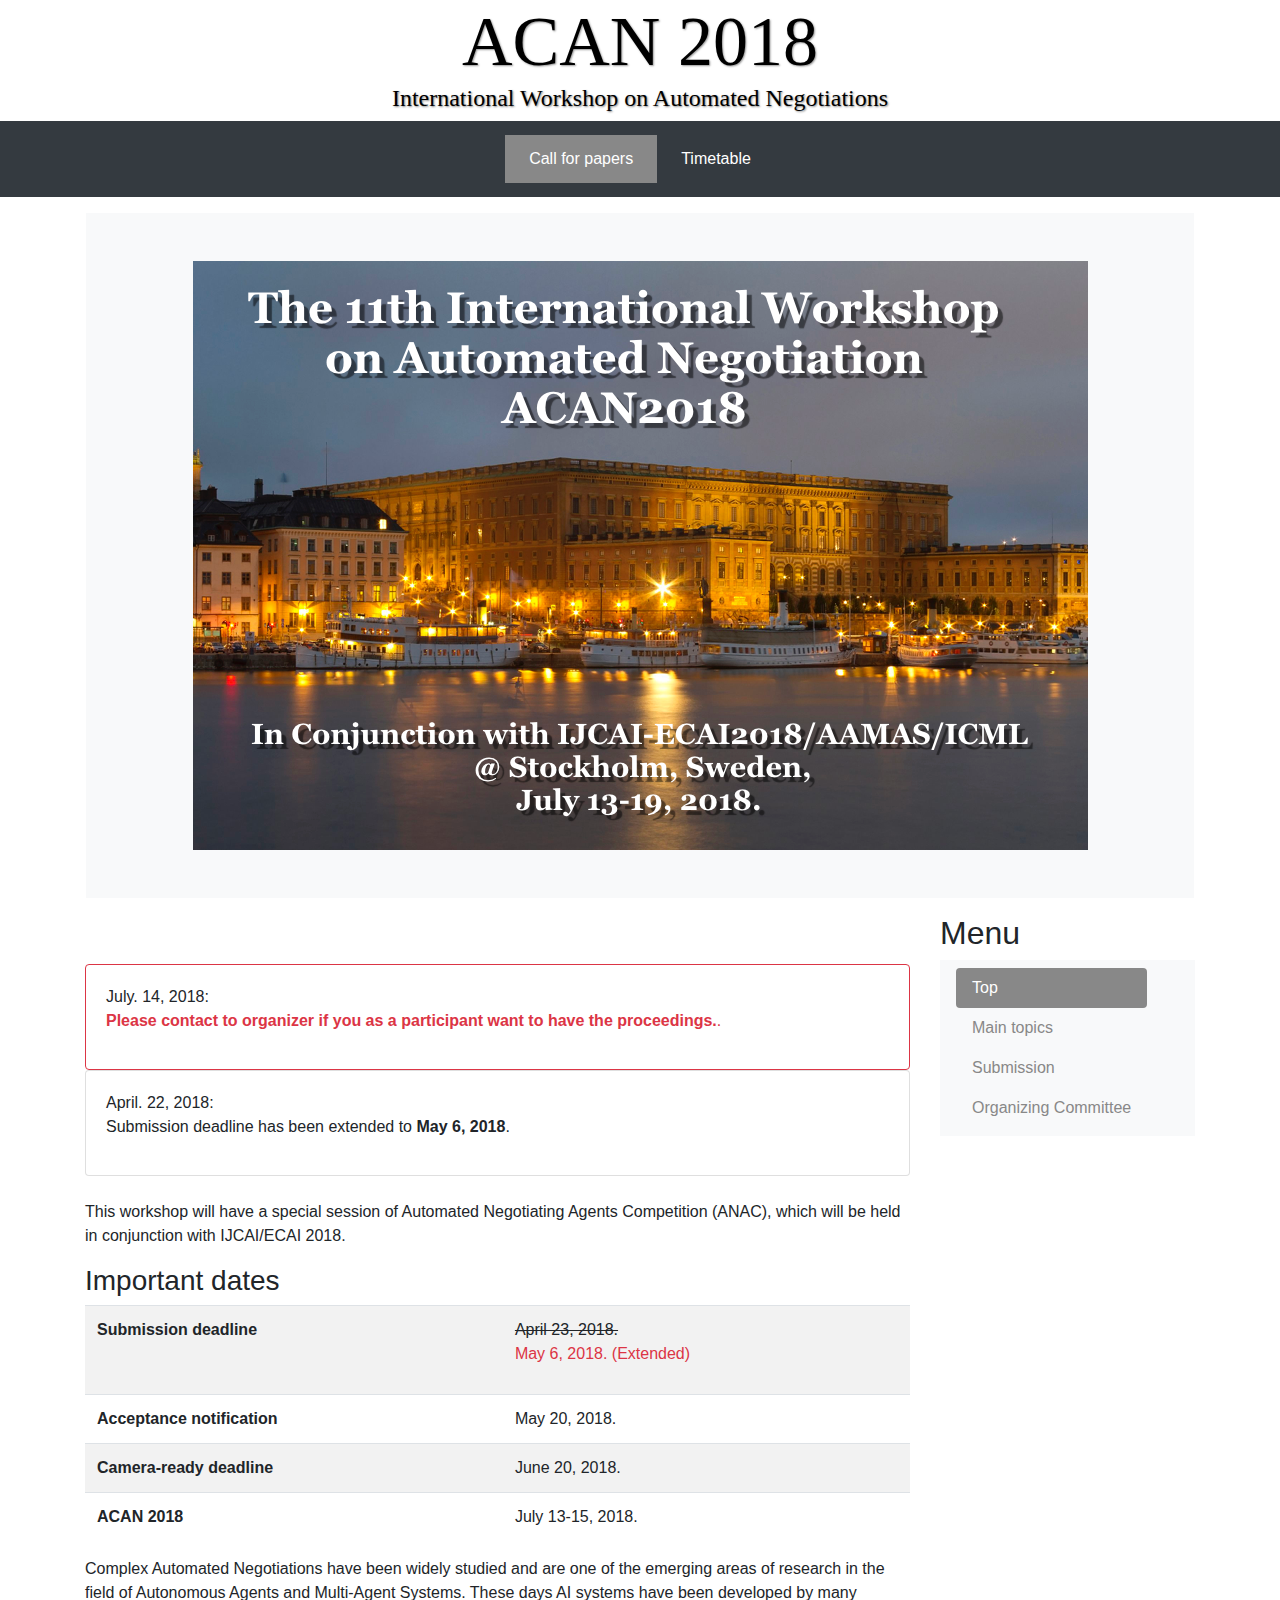
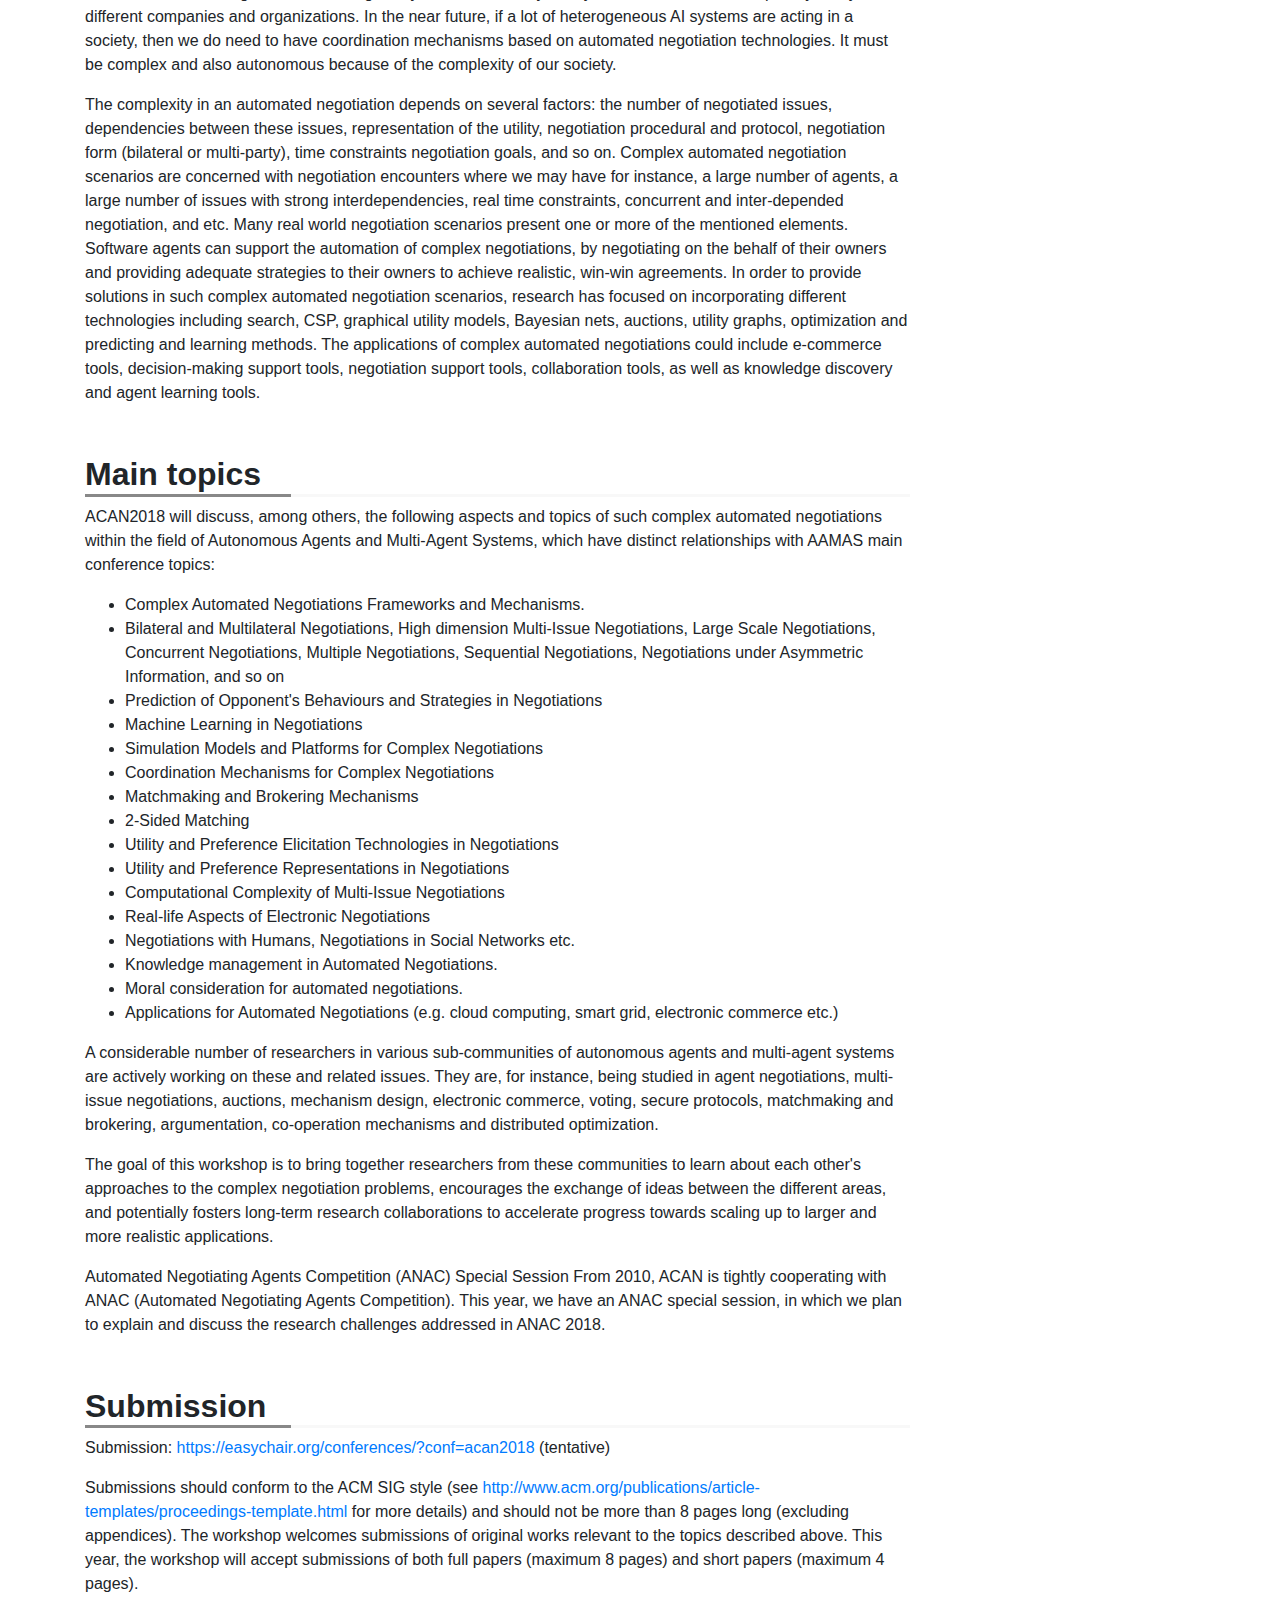
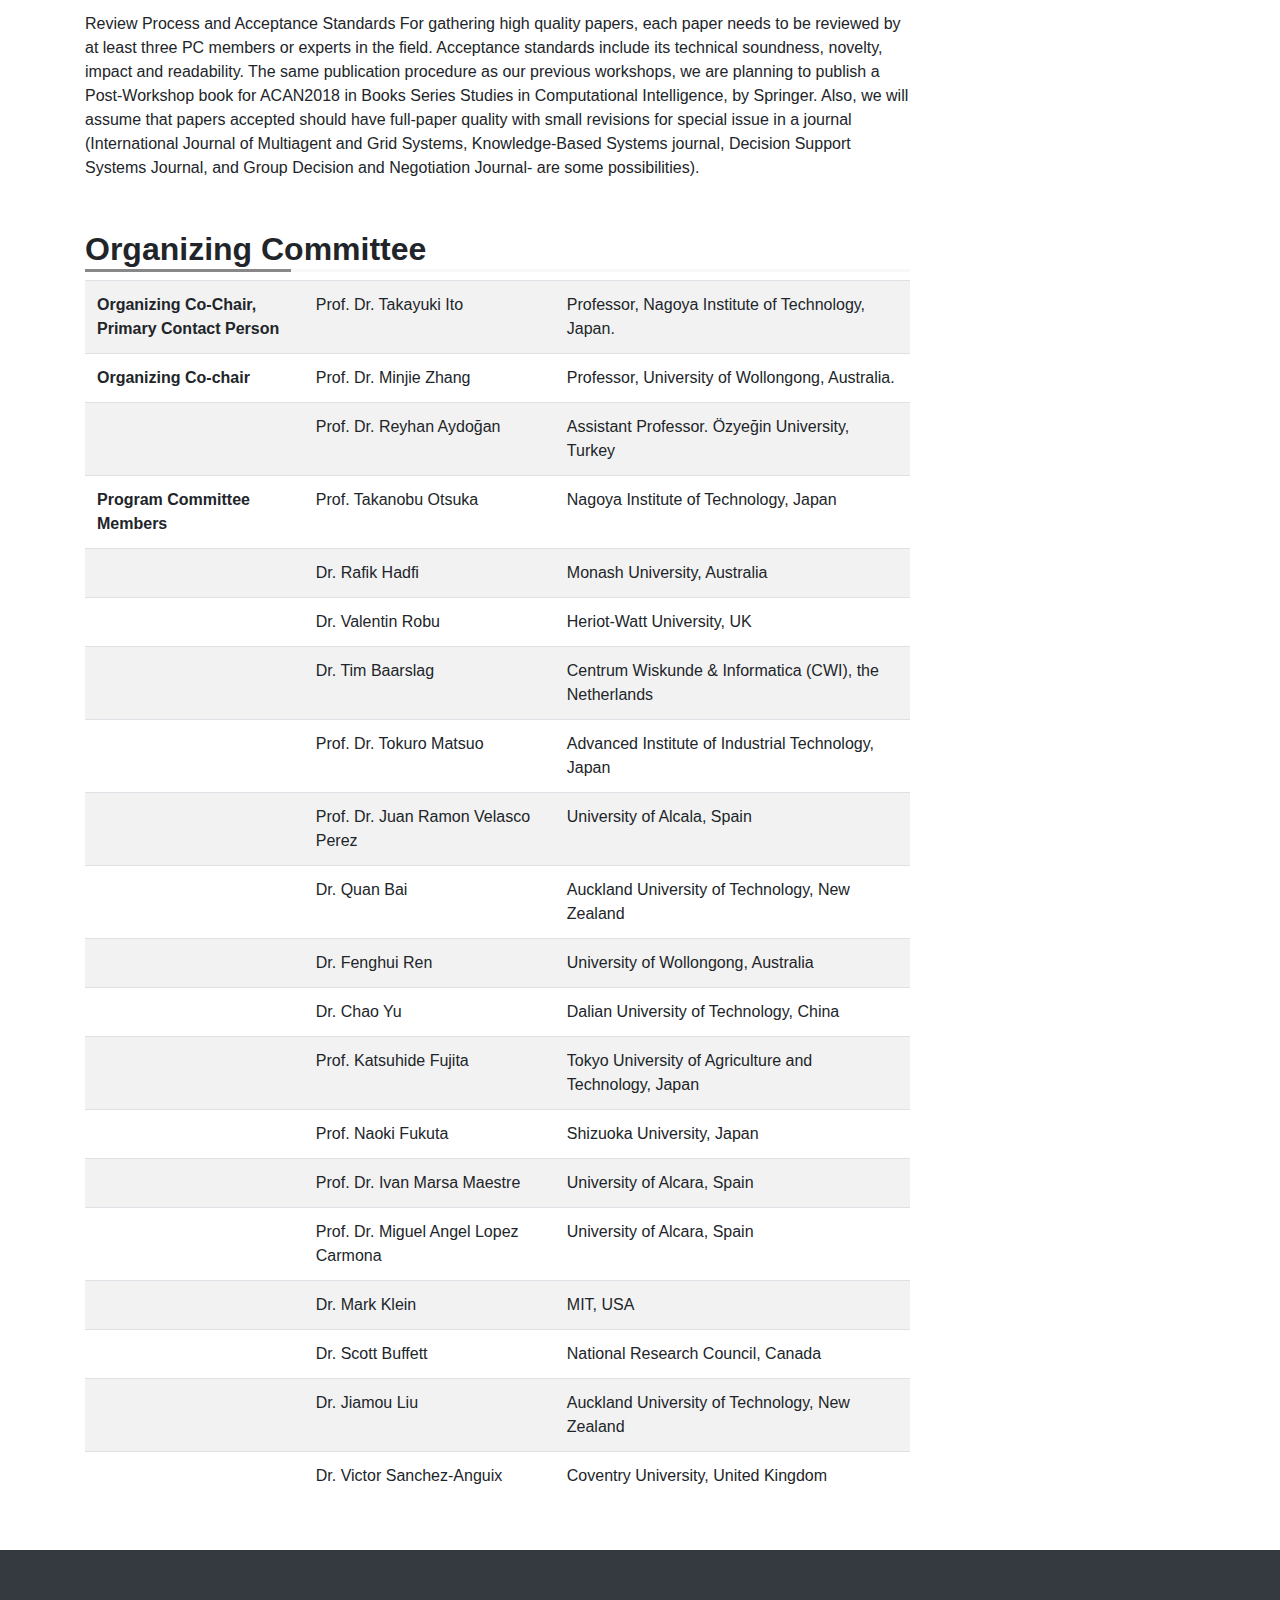
==== commit 4d6b9b6b: "[fix] timetableのデザイン修正" ====
--- a/index.html
+++ b/index.html
@@ -60,8 +60,14 @@
                 <div class="col-12 col-md-9" id="contents">
                     <section id="summery">
                         <div class="card card-body border-danger">
-                            April. 22, 2018:
+                                July. 14, 2018:
                             <p class="text-danger">
+                                <strong>Please contact to organizer if you as a participant want to have the proceedings.</strong>.
+                            </p>
+                        </div>
+                        <div class="card card-body">
+                             April. 22, 2018:
+                            <p class="">
                                 Submission deadline has been extended to <strong>May 6, 2018</strong>.
                             </p>
                         </div>
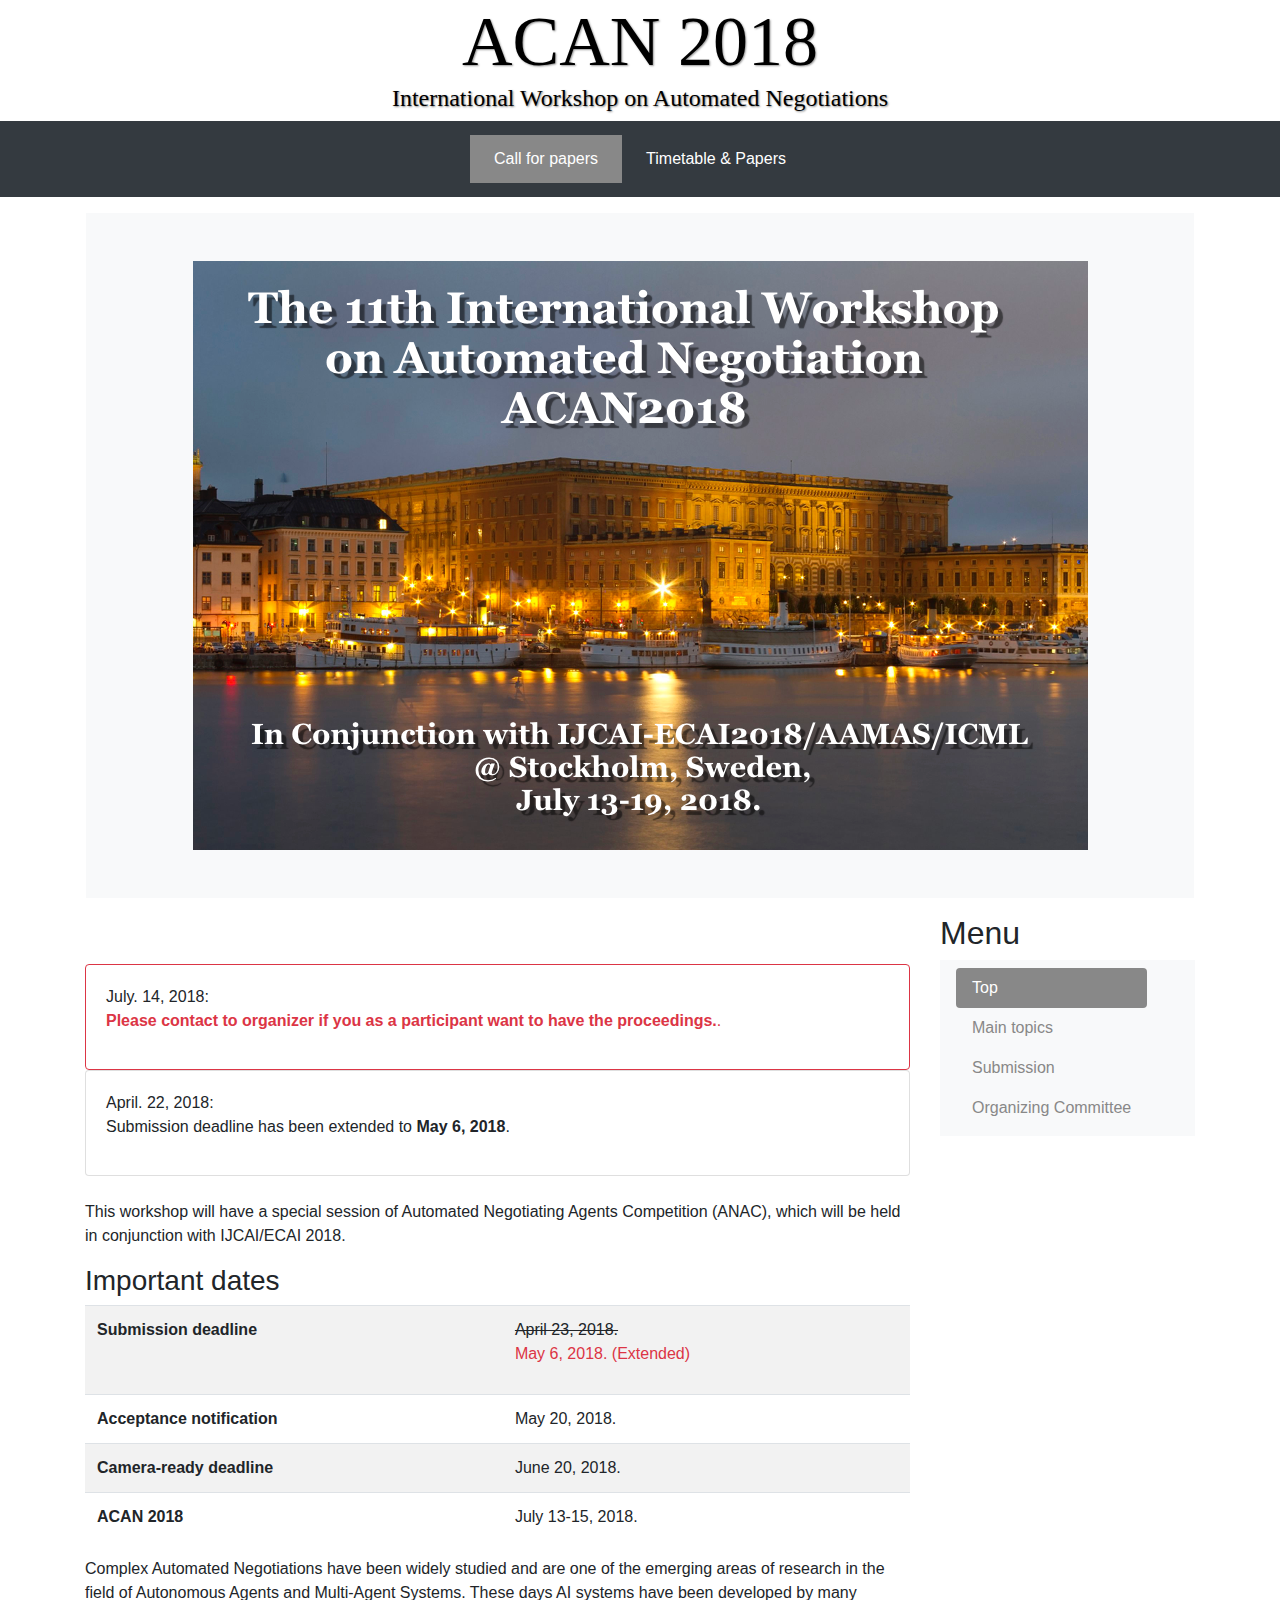
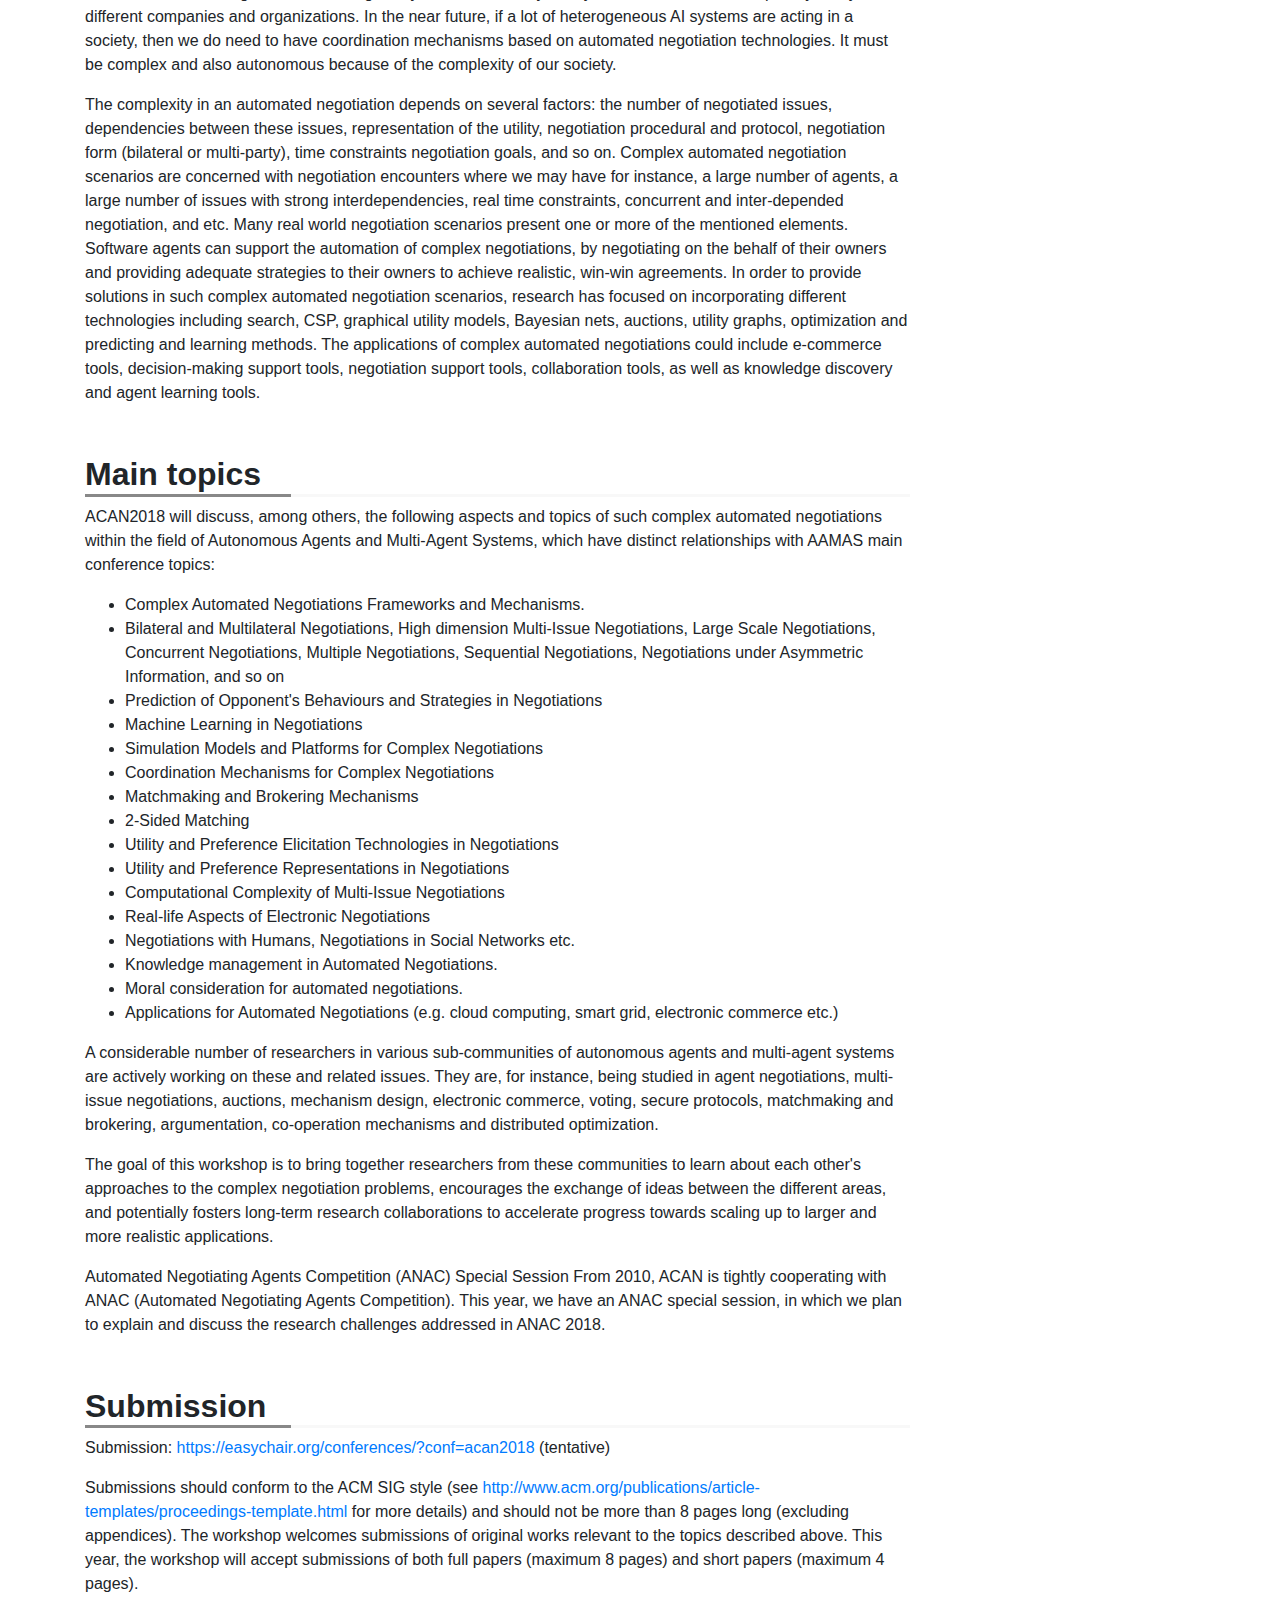
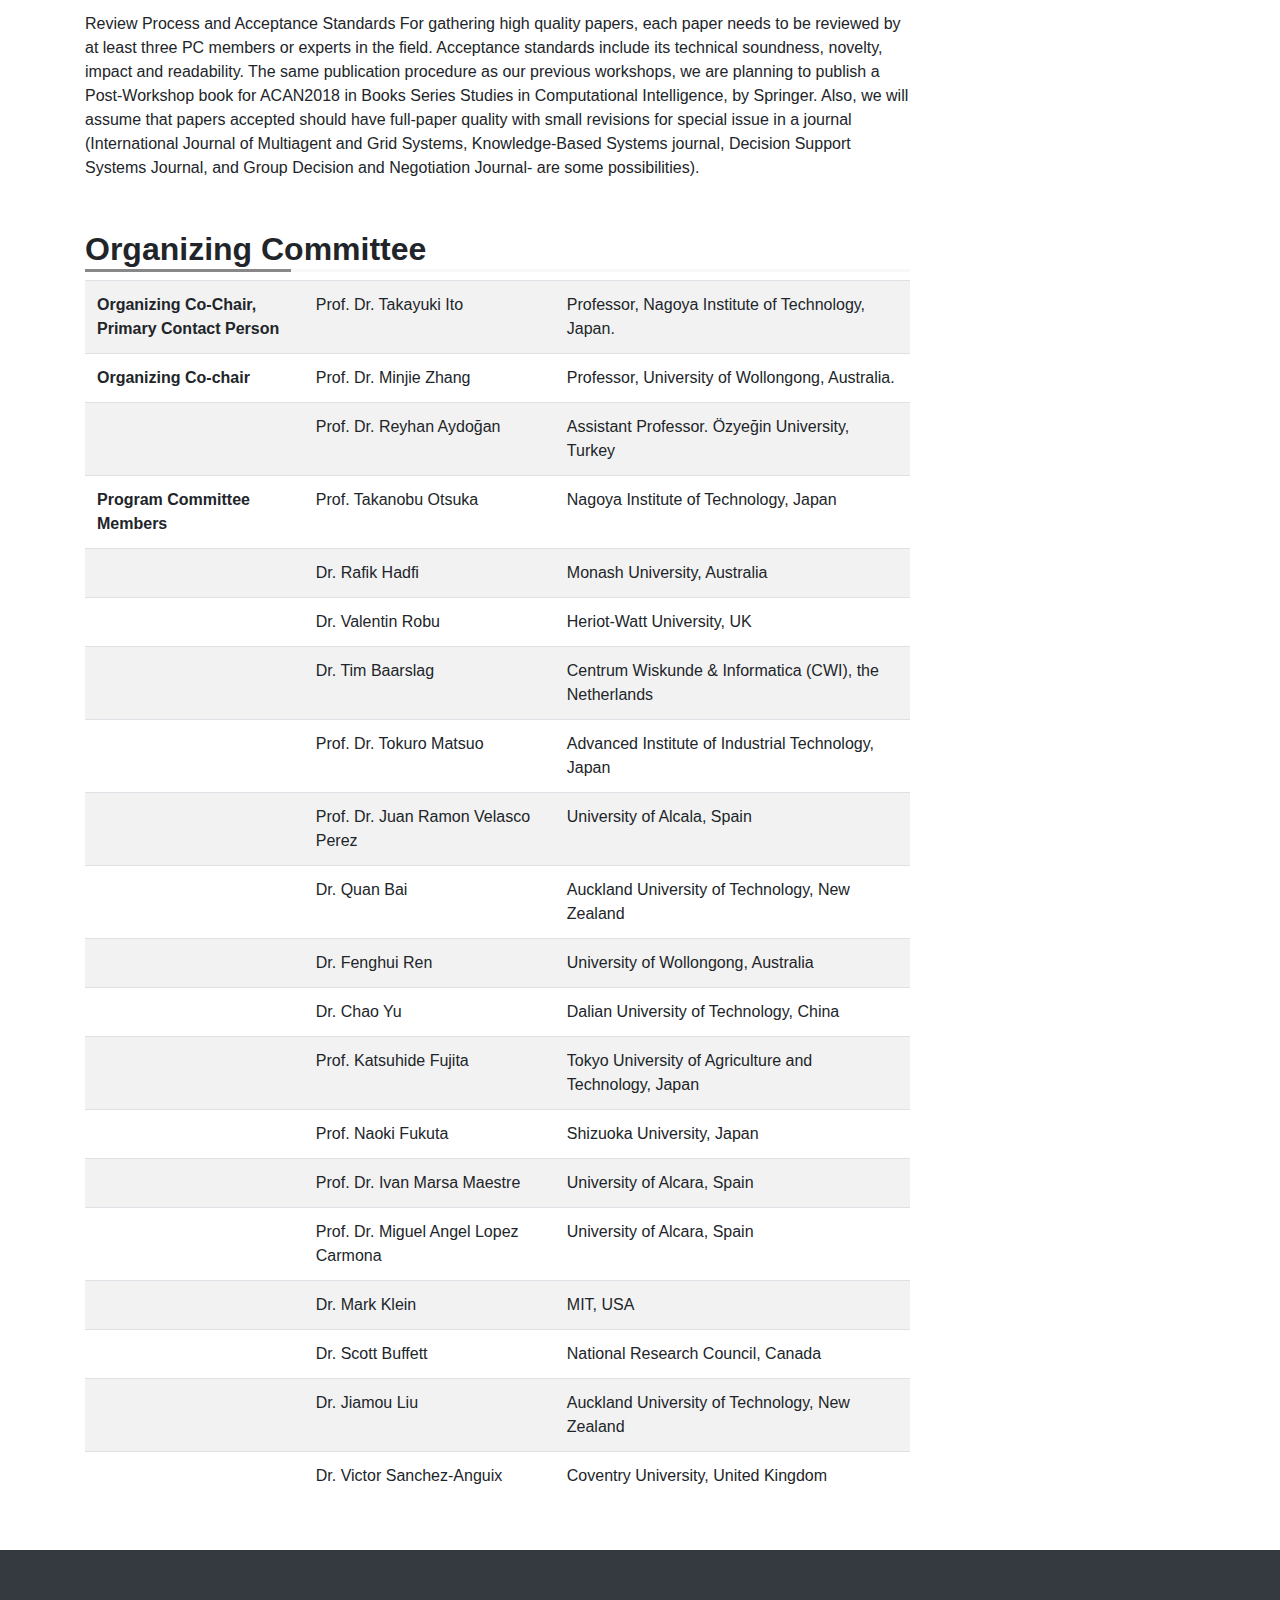
==== commit c2578d07: "[add] Invited Talk, Best Student Paper Awardについて追記" ====
--- a/index.html
+++ b/index.html
@@ -43,7 +43,7 @@
                     <a href="#" aria-disabled="true">Call for papers</a>
                 </li>
                 <li class="nav-item">
-                    <a href="./timetable.html" aria-disabled="true">Timetable</a>
+                    <a href="./timetable.html" aria-disabled="true">Timetable & Papers</a>
                 </li>
 
             </ul>
